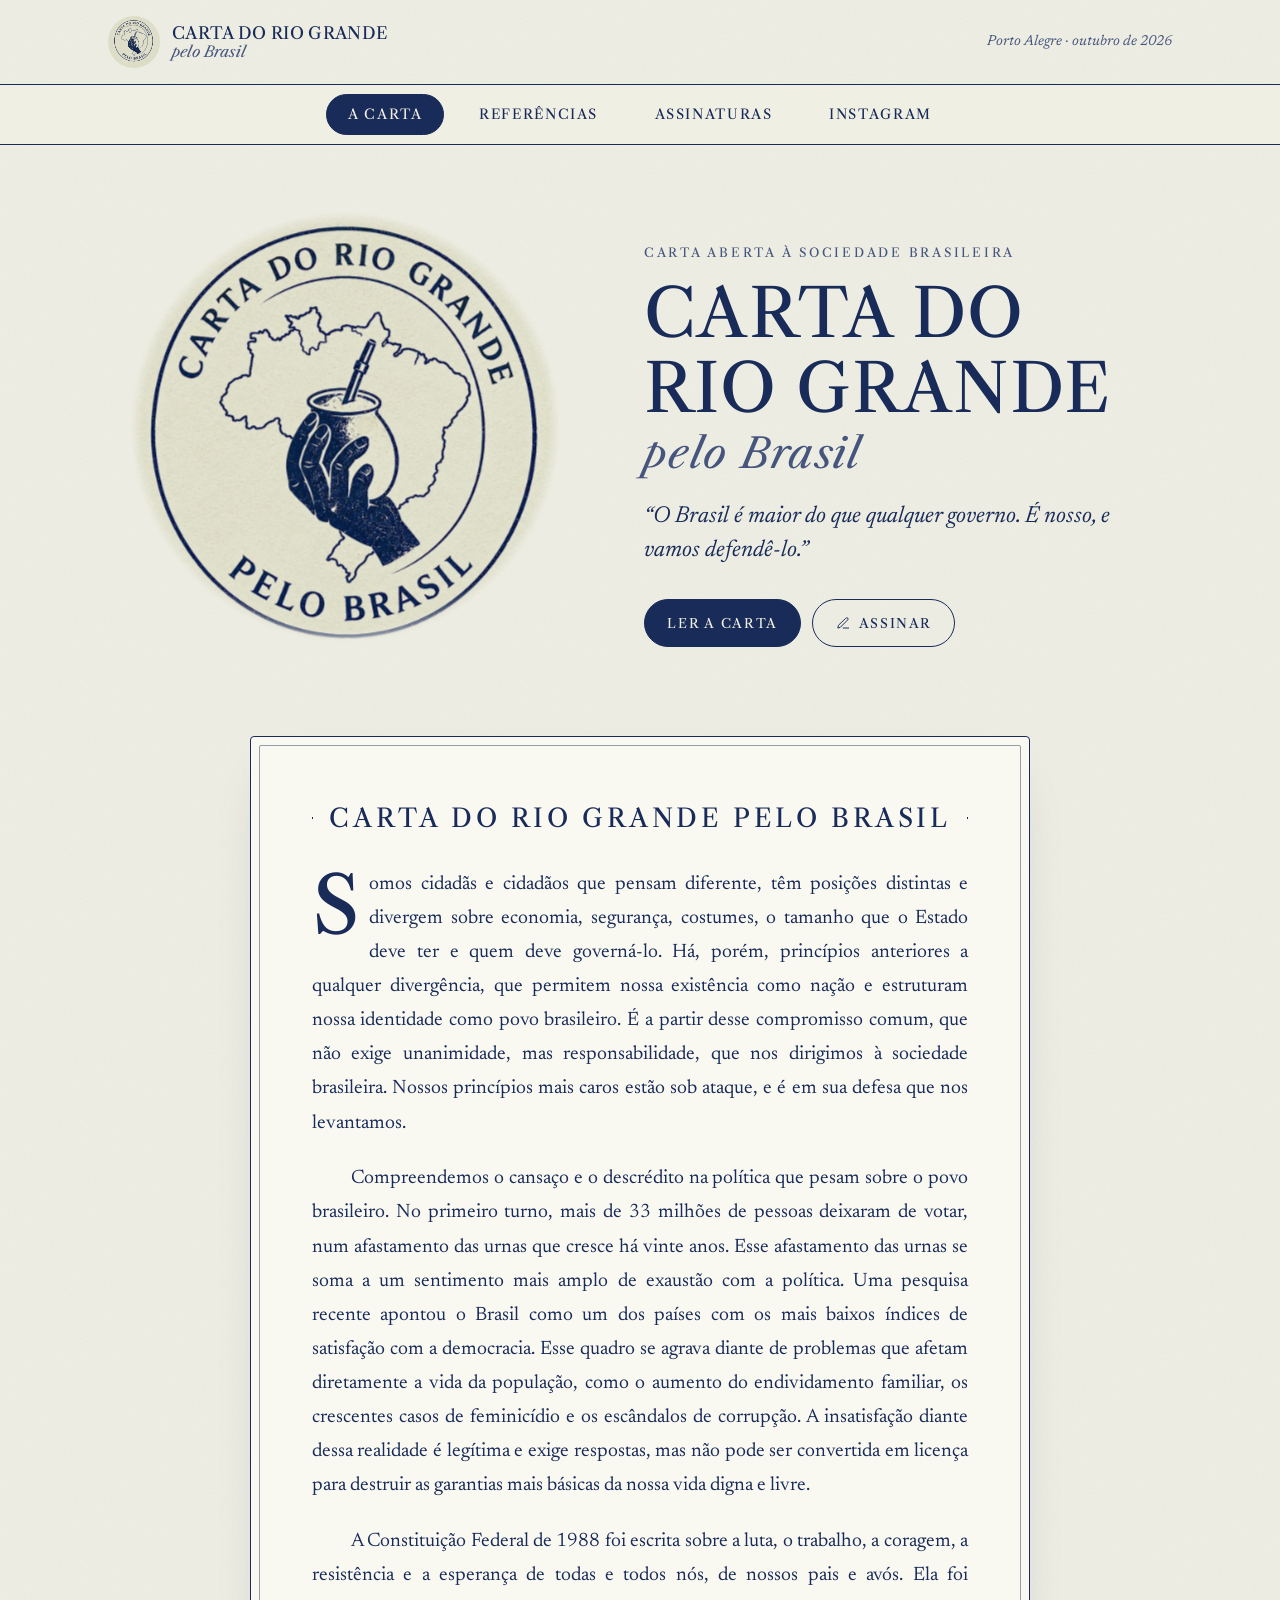
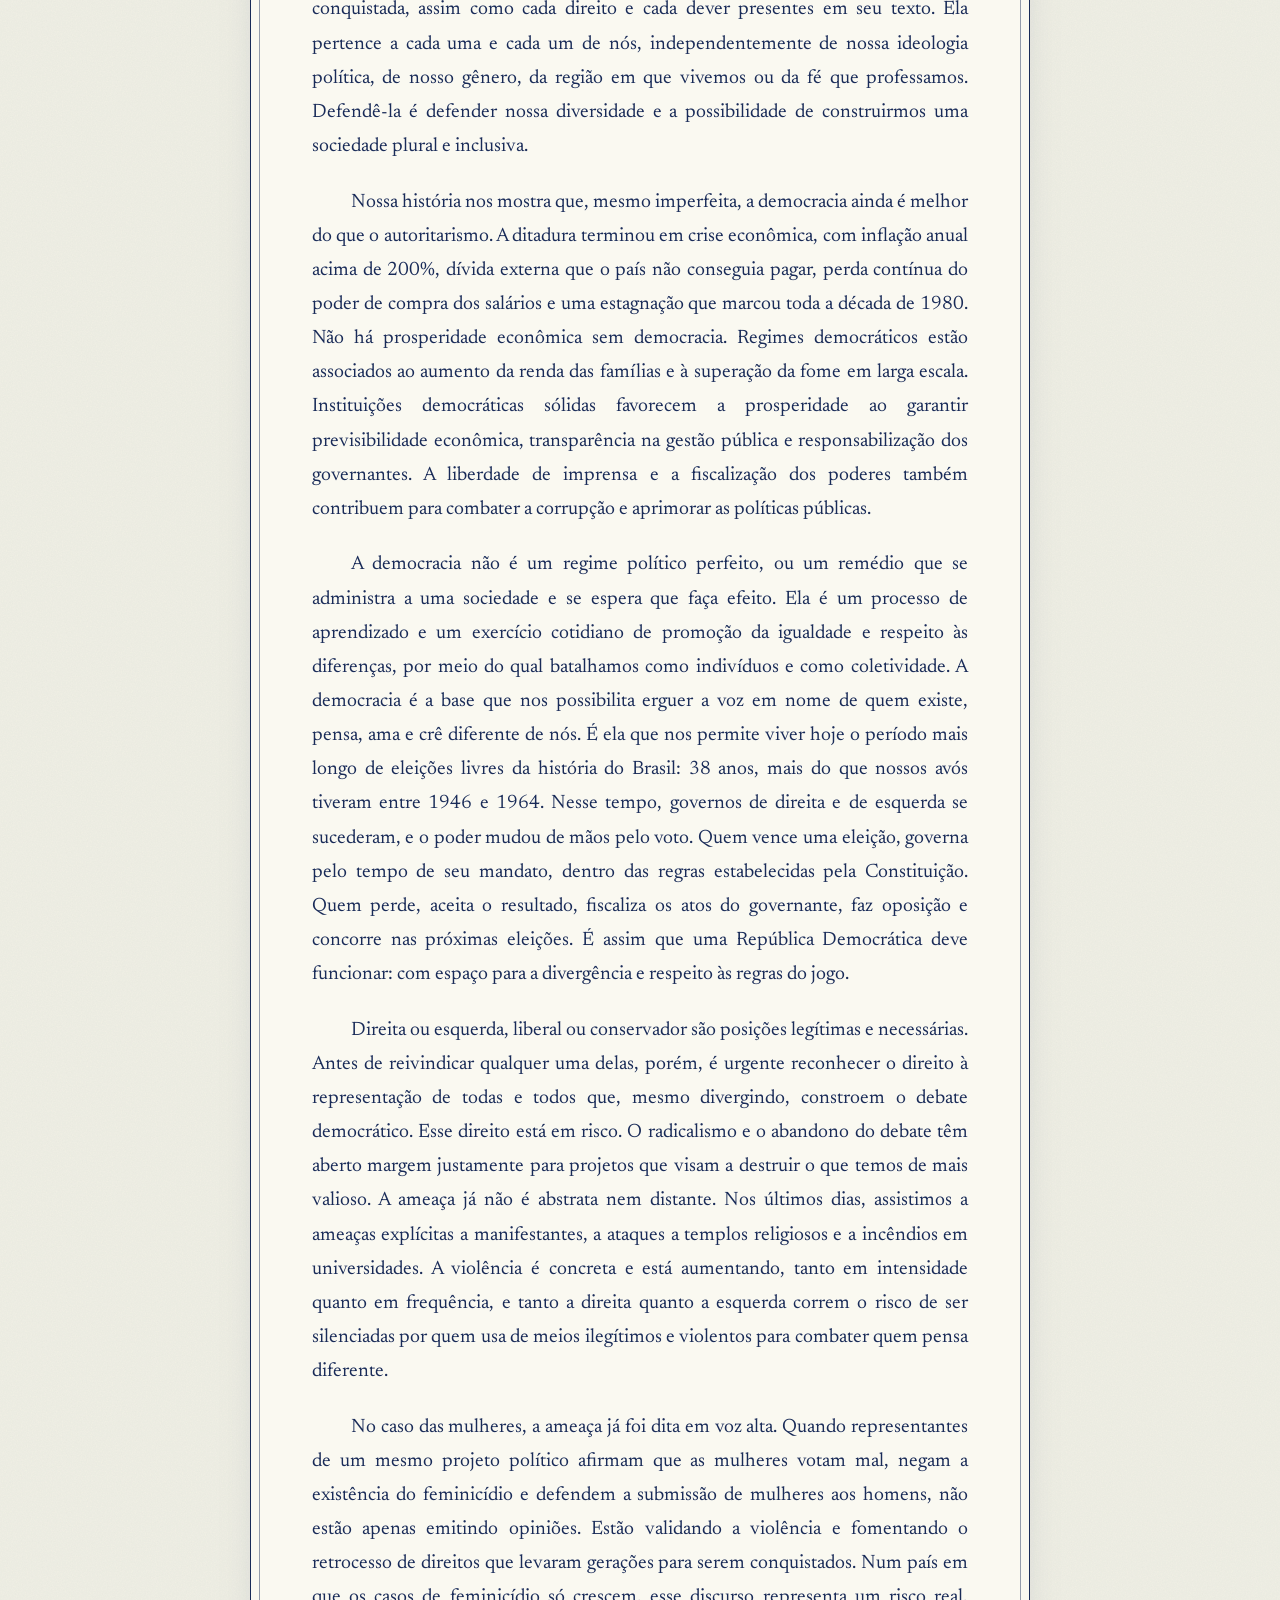
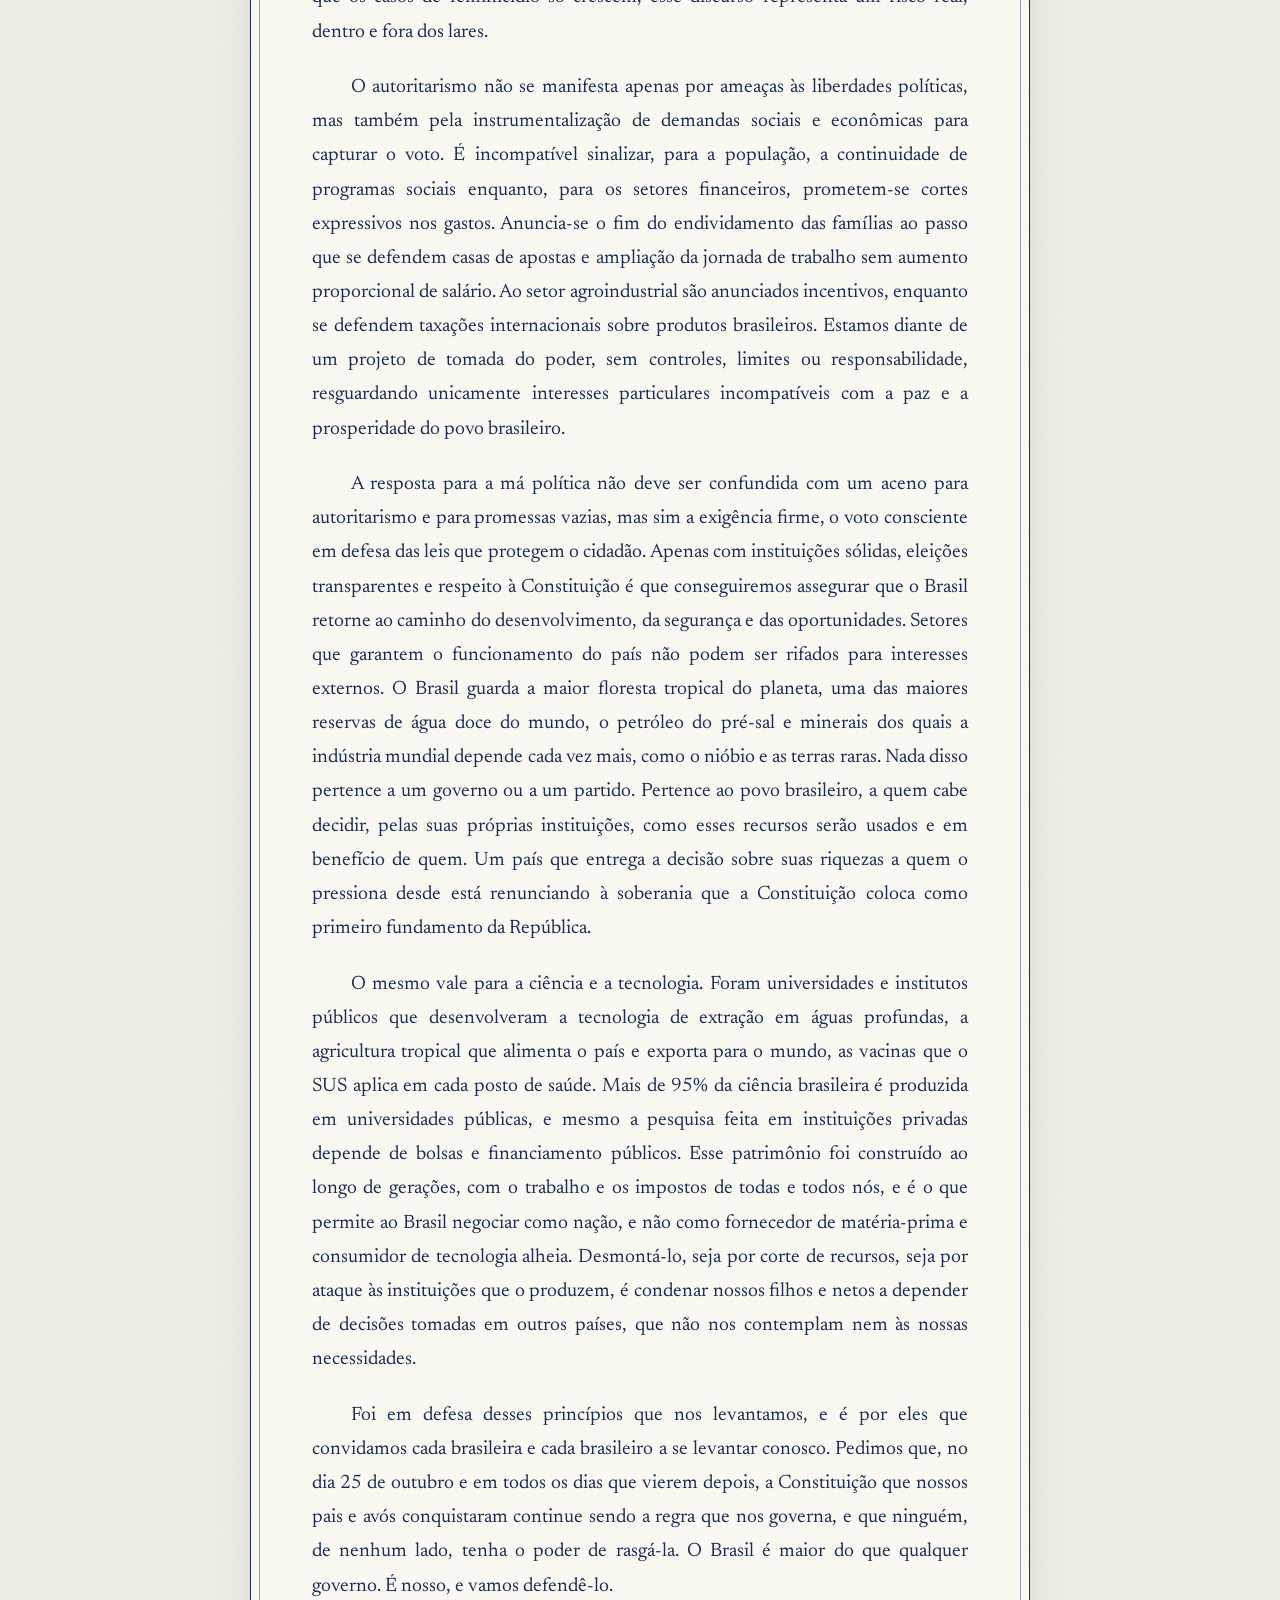
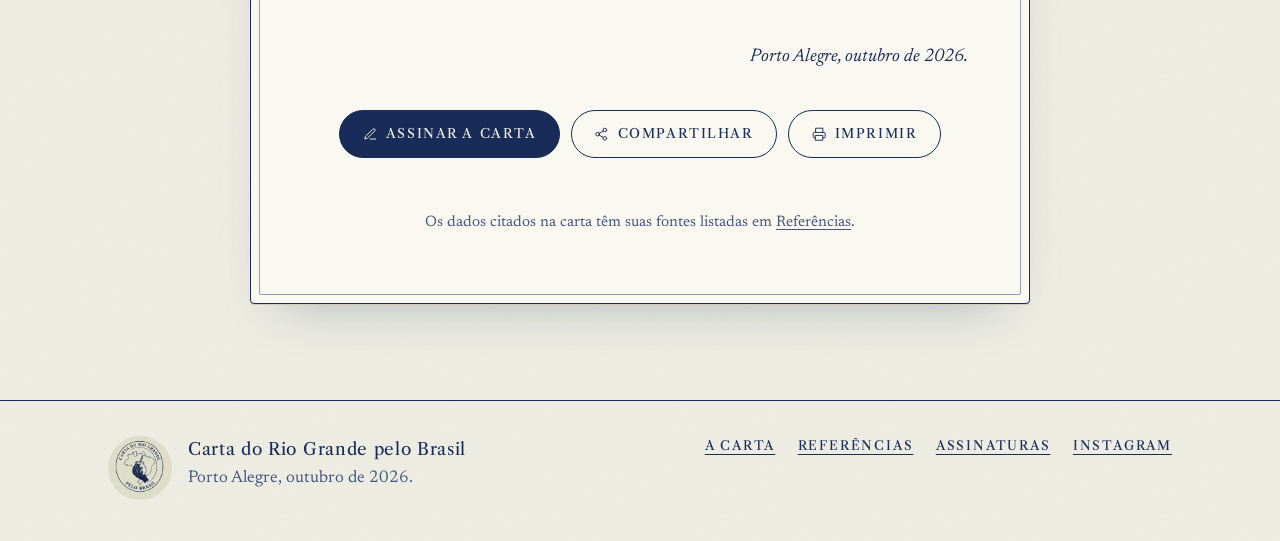
==== carta-rio-grande/public/index.html @ b903b0e7 "Adiciona site da Carta do Rio Grande pelo Brasil Site estático com 4 abas (carta, referências, assin" ====
<!doctype html>
<html lang="pt-BR">
<head>
  <meta charset="utf-8">
  <meta name="viewport" content="width=device-width, initial-scale=1, viewport-fit=cover">
  <title>Carta do Rio Grande pelo Brasil</title>
  <meta name="description" content="Uma carta aberta, escrita em Porto Alegre, em defesa da Constituição de 1988 e da democracia brasileira. Leia, consulte as referências e assine.">
  <meta name="theme-color" content="#F1F0E4">

  <meta property="og:type" content="website">
  <meta property="og:locale" content="pt_BR">
  <meta property="og:title" content="Carta do Rio Grande pelo Brasil">
  <meta property="og:description" content="Uma carta aberta em defesa da Constituição de 1988 e da democracia brasileira. Leia e assine.">
  <meta property="og:image" content="assets/img/og-image.png">
  <meta property="og:image:width" content="1200">
  <meta property="og:image:height" content="630">
  <meta name="twitter:card" content="summary_large_image">

  <link rel="icon" href="assets/img/favicon.png" type="image/png">
  <link rel="apple-touch-icon" href="assets/img/apple-touch-icon.png">

  <link rel="preconnect" href="https://fonts.googleapis.com">
  <link rel="preconnect" href="https://fonts.gstatic.com" crossorigin>
  <link rel="stylesheet" href="https://fonts.googleapis.com/css2?family=Libre+Caslon+Text:ital,wght@0,400;0,700;1,400&amp;family=Newsreader:ital,opsz,wght@0,6..72,400;0,6..72,500;1,6..72,400&amp;display=swap">
  <link rel="stylesheet" href="assets/css/styles.css">
  <script src="assets/js/main.js" defer></script>
</head>

<body>
  <svg class="sprite" aria-hidden="true" focusable="false" xmlns="http://www.w3.org/2000/svg">
    <symbol id="i-share" viewBox="0 0 24 24"><g fill="none" stroke="currentColor" stroke-width="1.6" stroke-linecap="round" stroke-linejoin="round"><circle cx="18" cy="5" r="3"/><circle cx="6" cy="12" r="3"/><circle cx="18" cy="19" r="3"/><path d="m8.6 13.5 6.8 4M15.4 6.5l-6.8 4"/></g></symbol>
    <symbol id="i-print" viewBox="0 0 24 24"><g fill="none" stroke="currentColor" stroke-width="1.6" stroke-linecap="round" stroke-linejoin="round"><path d="M6 9V2h12v7M6 18H4a2 2 0 0 1-2-2v-5a2 2 0 0 1 2-2h16a2 2 0 0 1 2 2v5a2 2 0 0 1-2 2h-2"/><rect x="6" y="14" width="12" height="8"/></g></symbol>
    <symbol id="i-pen" viewBox="0 0 24 24"><g fill="none" stroke="currentColor" stroke-width="1.6" stroke-linecap="round" stroke-linejoin="round"><path d="M12 20h9"/><path d="M16.5 3.5a2.1 2.1 0 0 1 3 3L7 19l-4 1 1-4z"/></g></symbol>
    <symbol id="i-instagram" viewBox="0 0 24 24"><g fill="none" stroke="currentColor" stroke-width="1.6" stroke-linecap="round" stroke-linejoin="round"><rect x="2" y="2" width="20" height="20" rx="5"/><circle cx="12" cy="12" r="4"/><path d="M17.5 6.5h.01"/></g></symbol>
    <symbol id="i-search" viewBox="0 0 24 24"><g fill="none" stroke="currentColor" stroke-width="1.6" stroke-linecap="round"><circle cx="11" cy="11" r="7"/><path d="m20 20-3.5-3.5"/></g></symbol>
    <symbol id="i-external" viewBox="0 0 24 24"><path fill="none" stroke="currentColor" stroke-width="1.8" stroke-linecap="round" stroke-linejoin="round" d="M7 17 17 7M8 7h9v9"/></symbol>
  </svg>

  <a class="skip-link" href="#conteudo">Pular para o conteúdo</a>

  <header class="masthead">
    <div class="wrap masthead-inner">
      <a class="brand" href="#carta" data-tab-link="carta">
        <img src="assets/img/selo-800.webp" alt="" width="56" height="56">
        <h1 class="brand-text">Carta do Rio Grande <em>pelo Brasil</em></h1>
      </a>
      <p class="masthead-date">Porto Alegre · outubro de 2026</p>
    </div>

    <nav class="tabs-bar" aria-label="Seções do site">
      <div class="wrap">
        <div class="tabs" role="tablist" aria-label="Seções">
          <button class="tab" role="tab" id="tab-carta" aria-controls="carta" aria-selected="true" data-tab="carta">A Carta</button>
          <button class="tab" role="tab" id="tab-referencias" aria-controls="referencias" aria-selected="false" tabindex="-1" data-tab="referencias">Referências</button>
          <button class="tab" role="tab" id="tab-assinaturas" aria-controls="assinaturas" aria-selected="false" tabindex="-1" data-tab="assinaturas">Assinaturas</button>
          <button class="tab" role="tab" id="tab-instagram" aria-controls="instagram" aria-selected="false" tabindex="-1" data-tab="instagram">Instagram</button>
        </div>
      </div>
    </nav>
  </header>

  <main id="conteudo">

    <!-- ============ A CARTA ============ -->
    <section class="panel" id="carta" role="tabpanel" aria-labelledby="tab-carta" tabindex="-1">
      <div class="hero wrap">
        <div class="hero-seal">
          <img src="assets/img/selo.webp" alt="Selo da Carta do Rio Grande pelo Brasil: uma mão segurando uma cuia de chimarrão sobre o mapa do Brasil" width="1254" height="1254">
        </div>
        <div class="hero-copy">
          <p class="kicker">Carta aberta à sociedade brasileira</p>
          <h2 class="hero-title">Carta do Rio Grande <span>pelo Brasil</span></h2>
          <p class="hero-lead">“O Brasil é maior do que qualquer governo. É nosso, e vamos defendê-lo.”</p>
          <div class="hero-actions">
            <a class="btn btn-ink" href="#leitura">Ler a carta</a>
            <a class="btn btn-line" href="#assinaturas" data-tab-link="assinaturas">
              <svg class="icon" aria-hidden="true"><use href="#i-pen"/></svg> Assinar
            </a>
          </div>
        </div>
      </div>

      <article class="letter wrap" id="leitura" aria-labelledby="carta-title">
        <div class="letter-sheet">
          <header class="letter-head">
            <span class="stamp-rule" aria-hidden="true"></span>
            <h2 class="letter-title" id="carta-title">Carta do Rio Grande pelo Brasil</h2>
            <span class="stamp-rule" aria-hidden="true"></span>
          </header>

          <div class="letter-body">
            <p>Somos cidadãs e cidadãos que pensam diferente, têm posições distintas e divergem sobre economia, segurança, costumes, o tamanho que o Estado deve ter e quem deve governá-lo. Há, porém, princípios anteriores a qualquer divergência, que permitem nossa existência como nação e estruturam nossa identidade como povo brasileiro. É a partir desse compromisso comum, que não exige unanimidade, mas responsabilidade, que nos dirigimos à sociedade brasileira. Nossos princípios mais caros estão sob ataque, e é em sua defesa que nos levantamos.</p>
            <p>Compreendemos o cansaço e o descrédito na política que pesam sobre o povo brasileiro. No primeiro turno, mais de 33 milhões de pessoas deixaram de votar, num afastamento das urnas que cresce há vinte anos. Esse afastamento das urnas se soma a um sentimento mais amplo de exaustão com a política. Uma pesquisa recente apontou o Brasil como um dos países com os mais baixos índices de satisfação com a democracia. Esse quadro se agrava diante de problemas que afetam diretamente a vida da população, como o aumento do endividamento familiar, os crescentes casos de feminicídio e os escândalos de corrupção. A insatisfação diante dessa realidade é legítima e exige respostas, mas não pode ser convertida em licença para destruir as garantias mais básicas da nossa vida digna e livre.</p>
            <p>A Constituição Federal de 1988 foi escrita sobre a luta, o trabalho, a coragem, a resistência e a esperança de todas e todos nós, de nossos pais e avós. Ela foi conquistada, assim como cada direito e cada dever presentes em seu texto. Ela pertence a cada uma e cada um de nós, independentemente de nossa ideologia política, de nosso gênero, da região em que vivemos ou da fé que professamos. Defendê-la é defender nossa diversidade e a possibilidade de construirmos uma sociedade plural e inclusiva.</p>
            <p>Nossa história nos mostra que, mesmo imperfeita, a democracia ainda é melhor do que o autoritarismo. A ditadura terminou em crise econômica, com inflação anual acima de 200%, dívida externa que o país não conseguia pagar, perda contínua do poder de compra dos salários e uma estagnação que marcou toda a década de 1980. Não há prosperidade econômica sem democracia. Regimes democráticos estão associados ao aumento da renda das famílias e à superação da fome em larga escala. Instituições democráticas sólidas favorecem a prosperidade ao garantir previsibilidade econômica, transparência na gestão pública e responsabilização dos governantes. A liberdade de imprensa e a fiscalização dos poderes também contribuem para combater a corrupção e aprimorar as políticas públicas.</p>
            <p>A democracia não é um regime político perfeito, ou um remédio que se administra a uma sociedade e se espera que faça efeito. Ela é um processo de aprendizado e um exercício cotidiano de promoção da igualdade e respeito às diferenças, por meio do qual batalhamos como indivíduos e como coletividade. A democracia é a base que nos possibilita erguer a voz em nome de quem existe, pensa, ama e crê diferente de nós. É ela que nos permite viver hoje o período mais longo de eleições livres da história do Brasil: 38 anos, mais do que nossos avós tiveram entre 1946 e 1964. Nesse tempo, governos de direita e de esquerda se sucederam, e o poder mudou de mãos pelo voto. Quem vence uma eleição, governa pelo tempo de seu mandato, dentro das regras estabelecidas pela Constituição. Quem perde, aceita o resultado, fiscaliza os atos do governante, faz oposição e concorre nas próximas eleições. É assim que uma República Democrática deve funcionar: com espaço para a divergência e respeito às regras do jogo.</p>
            <p>Direita ou esquerda, liberal ou conservador são posições legítimas e necessárias. Antes de reivindicar qualquer uma delas, porém, é urgente reconhecer o direito à representação de todas e todos que, mesmo divergindo, constroem o debate democrático. Esse direito está em risco. O radicalismo e o abandono do debate têm aberto margem justamente para projetos que visam a destruir o que temos de mais valioso. A ameaça já não é abstrata nem distante. Nos últimos dias, assistimos a ameaças explícitas a manifestantes, a ataques a templos religiosos e a incêndios em universidades. A violência é concreta e está aumentando, tanto em intensidade quanto em frequência, e tanto a direita quanto a esquerda correm o risco de ser silenciadas por quem usa de meios ilegítimos e violentos para combater quem pensa diferente.</p>
            <p>No caso das mulheres, a ameaça já foi dita em voz alta. Quando representantes de um mesmo projeto político afirmam que as mulheres votam mal, negam a existência do feminicídio e defendem a submissão de mulheres aos homens, não estão apenas emitindo opiniões. Estão validando a violência e fomentando o retrocesso de direitos que levaram gerações para serem conquistados. Num país em que os casos de feminicídio só crescem, esse discurso representa um risco real, dentro e fora dos lares.</p>
            <p>O autoritarismo não se manifesta apenas por ameaças às liberdades políticas, mas também pela instrumentalização de demandas sociais e econômicas para capturar o voto. É incompatível sinalizar, para a população, a continuidade de programas sociais enquanto, para os setores financeiros, prometem-se cortes expressivos nos gastos. Anuncia-se o fim do endividamento das famílias ao passo que se defendem casas de apostas e ampliação da jornada de trabalho sem aumento proporcional de salário. Ao setor agroindustrial são anunciados incentivos, enquanto se defendem taxações internacionais sobre produtos brasileiros. Estamos diante de um projeto de tomada do poder, sem controles, limites ou responsabilidade, resguardando unicamente interesses particulares incompatíveis com a paz e a prosperidade do povo brasileiro.</p>
            <p>A resposta para a má política não deve ser confundida com um aceno para autoritarismo e para promessas vazias, mas sim a exigência firme, o voto consciente em defesa das leis que protegem o cidadão. Apenas com instituições sólidas, eleições transparentes e respeito à Constituição é que conseguiremos assegurar que o Brasil retorne ao caminho do desenvolvimento, da segurança e das oportunidades. Setores que garantem o funcionamento do país não podem ser rifados para interesses externos. O Brasil guarda a maior floresta tropical do planeta, uma das maiores reservas de água doce do mundo, o petróleo do pré-sal e minerais dos quais a indústria mundial depende cada vez mais, como o nióbio e as terras raras. Nada disso pertence a um governo ou a um partido. Pertence ao povo brasileiro, a quem cabe decidir, pelas suas próprias instituições, como esses recursos serão usados e em benefício de quem. Um país que entrega a decisão sobre suas riquezas a quem o pressiona desde está renunciando à soberania que a Constituição coloca como primeiro fundamento da República.</p>
            <p>O mesmo vale para a ciência e a tecnologia. Foram universidades e institutos públicos que desenvolveram a tecnologia de extração em águas profundas, a agricultura tropical que alimenta o país e exporta para o mundo, as vacinas que o SUS aplica em cada posto de saúde. Mais de 95% da ciência brasileira é produzida em universidades públicas, e mesmo a pesquisa feita em instituições privadas depende de bolsas e financiamento públicos. Esse patrimônio foi construído ao longo de gerações, com o trabalho e os impostos de todas e todos nós, e é o que permite ao Brasil negociar como nação, e não como fornecedor de matéria-prima e consumidor de tecnologia alheia. Desmontá-lo, seja por corte de recursos, seja por ataque às instituições que o produzem, é condenar nossos filhos e netos a depender de decisões tomadas em outros países, que não nos contemplam nem às nossas necessidades.</p>
            <p>Foi em defesa desses princípios que nos levantamos, e é por eles que convidamos cada brasileira e cada brasileiro a se levantar conosco. Pedimos que, no dia 25 de outubro e em todos os dias que vierem depois, a Constituição que nossos pais e avós conquistaram continue sendo a regra que nos governa, e que ninguém, de nenhum lado, tenha o poder de rasgá-la. O Brasil é maior do que qualquer governo. É nosso, e vamos defendê-lo.</p>
          </div>

          <footer class="letter-foot">
            <p class="letter-place">Porto Alegre, outubro de 2026.</p>
            <div class="letter-actions">
              <a class="btn btn-ink" href="#assinaturas" data-tab-link="assinaturas">
                <svg class="icon" aria-hidden="true"><use href="#i-pen"/></svg> Assinar a carta
              </a>
              <button class="btn btn-line" type="button" data-share>
                <svg class="icon" aria-hidden="true"><use href="#i-share"/></svg> Compartilhar
              </button>
              <button class="btn btn-line" type="button" data-print>
                <svg class="icon" aria-hidden="true"><use href="#i-print"/></svg> Imprimir
              </button>
            </div>
            <p class="share-feedback" data-share-feedback role="status" aria-live="polite"></p>
            <p class="letter-refs-note">Os dados citados na carta têm suas fontes listadas em <a href="#referencias" data-tab-link="referencias">Referências</a>.</p>
          </footer>
        </div>
      </article>
    </section>

    <!-- ============ REFERÊNCIAS ============ -->
    <section class="panel" id="referencias" role="tabpanel" aria-labelledby="tab-referencias" tabindex="-1" hidden>
      <div class="wrap narrow">
        <header class="panel-head">
          <p class="kicker">Fontes</p>
          <h2 class="panel-title">Referências</h2>
          <p class="panel-intro">Os dados e fatos mencionados na carta vêm das fontes abaixo, em ordem alfabética, conforme a norma ABNT.</p>
        </header>

        <div class="search">
          <svg class="icon" aria-hidden="true"><use href="#i-search"/></svg>
          <label class="sr-only" for="ref-filter">Filtrar referências</label>
          <input id="ref-filter" type="search" placeholder="Filtrar por autor, veículo ou tema…" autocomplete="off" data-ref-filter>
          <span class="search-count" data-ref-count aria-live="polite"></span>
        </div>

        <ol class="refs" data-refs>
            <li>15 UNIVERSIDADES públicas produzem 60% da ciência brasileira. Jornal da USP, São Carlos, 5 set. 2019. Disponível em: <a href="https://saocarlos.usp.br/15-universidades-publicas-produzem-60-da-ciencia-brasileira/" target="_blank" rel="noopener">https://saocarlos.usp.br/15-universidades-publicas-produzem-60-da-ciencia-brasileira/</a>. Acesso em: 12 out. 2026.</li>
            <li>ABSTENÇÃO passa de 33 milhões em 2026 e atinge maior nível em 28 anos. Terra, São Paulo, 5 out. 2026. Disponível em: <a href="https://www.terra.com.br/noticias/eleicoes/abstencao-passa-de-33-milhoes-em-2026-e-atinge-maior-nivel-em-28-anos,e3799dbbebb6ebed266b0314afea26e6w5tuflne.html" target="_blank" rel="noopener">https://www.terra.com.br/noticias/eleicoes/abstencao-passa-de-33-milhoes-em-2026-e-atinge-maior-nivel-em-28-anos,e3799dbbebb6ebed266b0314afea26e6w5tuflne.html</a>. Acesso em: 12 out. 2026.</li>
            <li>ACEMOGLU, Daron; NAIDU, Suresh; RESTREPO, Pascual; ROBINSON, James A. Democracy does cause growth. Journal of Political Economy, Chicago, v. 127, n. 1, p. 47-100, 2019. DOI: <a href="https://doi.org/10.1086/700936" target="_blank" rel="noopener">10.1086/700936</a>.</li>
            <li>AMEAÇAS a estudantes pró-Lula acionam PF e MEC em todo o país. Brasil em Folhas, 10 out. 2026. Disponível em: <a href="https://www.brasilemfolhas.com.br/2026/10/ameacas-a-estudantes-pro-lula-acionam-pf-e-mec-em-todo-o-pais/" target="_blank" rel="noopener">https://www.brasilemfolhas.com.br/2026/10/ameacas-a-estudantes-pro-lula-acionam-pf-e-mec-em-todo-o-pais/</a>. Acesso em: 12 out. 2026.</li>
            <li>BRASIL. [Constituição (1988)]. Constituição da República Federativa do Brasil de 1988. Brasília, DF: Presidência da República, [2026]. Disponível em: <a href="https://www.planalto.gov.br/ccivil_03/constituicao/constituicao.htm" target="_blank" rel="noopener">https://www.planalto.gov.br/ccivil_03/constituicao/constituicao.htm</a>. Acesso em: 12 out. 2026.</li>
            <li>BRASIL. Ministério da Ciência, Tecnologia e Inovação. Indicadores nacionais de ciência, tecnologia e inovação: dispêndio nacional em P&amp;D por setor institucional, 2000–2024. Brasília, DF: MCTI, 2026. Disponível em: <a href="https://www.gov.br/mcti/pt-br/acompanhe-o-mcti/indicadores/paginas/recursos-aplicados/indicadores-consolidados/1-1-3-brasil-dispendio-nacional-em-pesquisa-e-desenvolvimento-em-relacao-pd-e-produto-interno-bruto-por-setor-institucional" target="_blank" rel="noopener">https://www.gov.br/mcti/pt-br/acompanhe-o-mcti/indicadores/paginas/recursos-aplicados/indicadores-consolidados/1-1-3-brasil-dispendio-nacional-em-pesquisa-e-desenvolvimento-em-relacao-pd-e-produto-interno-bruto-por-setor-institucional</a>. Acesso em: 12 out. 2026.</li>
            <li>BRASIL. Tribunal Superior Eleitoral. Estatísticas eleitorais: comparecimento e abstenção, eleições presidenciais 1998–2026. Brasília, DF: TSE, 2026. Disponível em: <a href="https://sig.tse.jus.br/ords/dwapr/r/seai/sig-eleicao" target="_blank" rel="noopener">https://sig.tse.jus.br/ords/dwapr/r/seai/sig-eleicao</a>. Acesso em: 12 out. 2026.</li>
            <li>BRASIL registra novo recorde de feminicídios em 2025, com 1.571 mulheres assassinadas. ND Mais, Florianópolis, jul. 2026. Disponível em: <a href="https://ndmais.com.br/seguranca/feminicidios-crescem-no-brasil-e-chegam-a-1571-casos-em-2025/" target="_blank" rel="noopener">https://ndmais.com.br/seguranca/feminicidios-crescem-no-brasil-e-chegam-a-1571-casos-em-2025/</a>. Acesso em: 12 out. 2026.</li>
            <li>BRAZIL election 2026: Lula vs. Flávio Bolsonaro as Trump watches. Axios, Arlington, 2 out. 2026. Disponível em: <a href="https://www.axios.com/2026/10/02/brazil-election-lula-flavio-bolsonaro-trump-amazon" target="_blank" rel="noopener">https://www.axios.com/2026/10/02/brazil-election-lula-flavio-bolsonaro-trump-amazon</a>. Acesso em: 12 out. 2026.</li>
            <li>CROSS, Di; THOMSON, Simon; SINCLAIR, Alexandra. Research in Brazil: a report for CAPES by Clarivate Analytics. Philadelphia: Clarivate Analytics, 2018. Disponível em: <a href="https://www.gov.br/capes/pt-br/centrais-de-conteudo/17012018-capes-infografico-pdf" target="_blank" rel="noopener">https://www.gov.br/capes/pt-br/centrais-de-conteudo/17012018-capes-infografico-pdf</a>. Acesso em: 12 out. 2026.</li>
            <li>ESTUDANTES receberam ameaças de bolsonaristas antes de incêndio na UFPE: “Vamos explodir”. Revista Fórum, 8 out. 2026. Disponível em: <a href="https://revistaforum.com.br/brasil/estudantes-ameacas-incendio-ufpe/" target="_blank" rel="noopener">https://revistaforum.com.br/brasil/estudantes-ameacas-incendio-ufpe/</a>. Acesso em: 12 out. 2026.</li>
            <li>FLÁVIO Bolsonaro e Lula vão disputar segundo turno nas eleições presidenciais. Rádio Senado, Brasília, DF, 4 out. 2026. Disponível em: <a href="https://www12.senado.leg.br/radio/1/noticia/2026/10/04/flavio-bolsonaro-e-lula-vao-disputar-segundo-turno-nas-eleicoes-presidenciais" target="_blank" rel="noopener">https://www12.senado.leg.br/radio/1/noticia/2026/10/04/flavio-bolsonaro-e-lula-vao-disputar-segundo-turno-nas-eleicoes-presidenciais</a>. Acesso em: 12 out. 2026.</li>
            <li>FÓRUM BRASILEIRO DE SEGURANÇA PÚBLICA. Anuário Brasileiro de Segurança Pública 2026. São Paulo: FBSP, 2026. Disponível em: <a href="https://forumseguranca.org.br/anuario-brasileiro-seguranca-publica/" target="_blank" rel="noopener">https://forumseguranca.org.br/anuario-brasileiro-seguranca-publica/</a>. Acesso em: 12 out. 2026.</li>
            <li>INCÊNDIO atinge prédio da UFPE na noite desta quarta (7). Diario de Pernambuco, Recife, 7 out. 2026. Disponível em: <a href="https://www.diariodepernambuco.com.br/vida-urbana/2026/10/11726121-incendio-atinge-predio-da-ufpe-na-noite-desta-quarta-7.html" target="_blank" rel="noopener">https://www.diariodepernambuco.com.br/vida-urbana/2026/10/11726121-incendio-atinge-predio-da-ufpe-na-noite-desta-quarta-7.html</a>. Acesso em: 12 out. 2026.</li>
            <li>INCÊNDIO na UFPE destrói 20 anos de pesquisas e causa prejuízo de R$ 100 milhões. Brasil 247, 8 out. 2026. Disponível em: <a href="https://www.brasil247.com/nordeste/incendio-na-ufpe-destroi-20-anos-de-pesquisas-e-causa-prejuizo-de-r-100-milhoes/" target="_blank" rel="noopener">https://www.brasil247.com/nordeste/incendio-na-ufpe-destroi-20-anos-de-pesquisas-e-causa-prejuizo-de-r-100-milhoes/</a>. Acesso em: 12 out. 2026.</li>
            <li>INSTITUTO BRASILEIRO DE GEOGRAFIA E ESTATÍSTICA. Índice Nacional de Preços ao Consumidor Amplo (IPCA): série histórica. Rio de Janeiro: IBGE, 2026. Disponível em: <a href="https://www.ibge.gov.br/estatisticas/economicas/precos-e-custos/9256-indice-nacional-de-precos-ao-consumidor-amplo.html" target="_blank" rel="noopener">https://www.ibge.gov.br/estatisticas/economicas/precos-e-custos/9256-indice-nacional-de-precos-ao-consumidor-amplo.html</a>. Acesso em: 12 out. 2026.</li>
            <li>LEVITSKY, Steven; ZIBLATT, Daniel. Como as democracias morrem. Tradução de Renato Aguiar. Rio de Janeiro: Zahar, 2018.</li>
            <li>MOURA, Mariluce. Universidades públicas respondem por mais de 95% da produção científica do Brasil. Academia Brasileira de Ciências, Rio de Janeiro, 15 abr. 2019. Disponível em: <a href="https://www.abc.org.br/2019/04/15/universidades-publicas-respondem-por-mais-de-95-da-producao-cientifica-do-brasil/" target="_blank" rel="noopener">https://www.abc.org.br/2019/04/15/universidades-publicas-respondem-por-mais-de-95-da-producao-cientifica-do-brasil/</a>. Acesso em: 12 out. 2026.</li>
            <li>PESQUISA que associou zika vírus e microcefalia vence prêmio Peter Muranyi. Agência FAPESP, São Paulo, 2018. Disponível em: <a href="https://agencia.fapesp.br/pesquisa-que-associou-zika-virus-e-microcefalia-vence-premio-peter-muranyi/27137" target="_blank" rel="noopener">https://agencia.fapesp.br/pesquisa-que-associou-zika-virus-e-microcefalia-vence-premio-peter-muranyi/27137</a>. Acesso em: 12 out. 2026.</li>
            <li>PF indicia suspeitos por ameaçar alunos da UFF pró-Lula. SBT News, 9 out. 2026. Disponível em: <a href="https://sbtnews.sbt.com.br/noticia/brasil/pf-indicia-suspeitos-por-ameacar-alunos-da-uff-pro-lula" target="_blank" rel="noopener">https://sbtnews.sbt.com.br/noticia/brasil/pf-indicia-suspeitos-por-ameacar-alunos-da-uff-pro-lula</a>. Acesso em: 12 out. 2026.</li>
            <li>PF vai investigar incêndio na UFPE; prejuízo chega a R$ 100 milhões. BP Money, 8 out. 2026. Disponível em: <a href="https://bpmoney.com.br/noticias/pf-vai-investigar-incendio-na-ufpe-prejuizo-chega-a-r-100-milhoes/" target="_blank" rel="noopener">https://bpmoney.com.br/noticias/pf-vai-investigar-incendio-na-ufpe-prejuizo-chega-a-r-100-milhoes/</a>. Acesso em: 12 out. 2026.</li>
            <li>SEN, Amartya. Desenvolvimento como liberdade. Tradução de Laura Teixeira Motta. São Paulo: Companhia das Letras, 2000.</li>
            <li>STF determina investigação da PF sobre ataques a imagens religiosas no Brasil. Muita Informação, 30 set. 2026. Disponível em: <a href="https://muitainformacao.com.br/eleicoes/stf-determina-investigacao-da-pf-sobre-ataques-a-imagens-religiosas-no-brasil/" target="_blank" rel="noopener">https://muitainformacao.com.br/eleicoes/stf-determina-investigacao-da-pf-sobre-ataques-a-imagens-religiosas-no-brasil/</a>. Acesso em: 12 out. 2026.</li>
            <li>UNIVERSIDADE DE PERNAMBUCO. Nota de solidariedade à Universidade Federal de Pernambuco (UFPE). Recife: UPE, 8 out. 2026. Disponível em: <a href="https://upe.br/nota-de-solidariedade-a-universidade-federal-de-pernambuco-ufpe/" target="_blank" rel="noopener">https://upe.br/nota-de-solidariedade-a-universidade-federal-de-pernambuco-ufpe/</a>. Acesso em: 12 out. 2026.</li>
            <li>V-DEM INSTITUTE. Democracy Report 2026. Gotemburgo: University of Gothenburg, 2026. Disponível em: <a href="https://www.v-dem.net/publications/democracy-reports/" target="_blank" rel="noopener">https://www.v-dem.net/publications/democracy-reports/</a>. Acesso em: 12 out. 2026.</li>
        </ol>
        <p class="refs-empty" data-ref-empty hidden>Nenhuma referência encontrada para essa busca.</p>
      </div>
    </section>

    <!-- ============ ASSINATURAS ============ -->
    <section class="panel" id="assinaturas" role="tabpanel" aria-labelledby="tab-assinaturas" tabindex="-1" hidden>
      <div class="wrap narrow">
        <header class="panel-head">
          <p class="kicker">Assine</p>
          <h2 class="panel-title">Assinaturas</h2>
          <p class="panel-intro">Cidadãs e cidadãos que pensam diferente, unidos em defesa da Constituição. Acrescente o seu nome à carta.</p>
        </header>

        <div class="sign-card">
          <div class="sign-seal" aria-hidden="true">
            <svg viewBox="0 0 200 200">
              <defs><path id="sign-circle" d="M100 100m-78 0a78 78 0 1 1 156 0a78 78 0 1 1-156 0"/></defs>
              <circle cx="100" cy="100" r="96" class="seal-line"/>
              <circle cx="100" cy="100" r="62" class="seal-line"/>
              <text class="seal-text"><textPath href="#sign-circle" textLength="480">EU ASSINO · PELO BRASIL · EU ASSINO · PELO BRASIL ·</textPath></text>
              <use href="#i-pen" x="72" y="72" width="56" height="56" class="seal-icon"/>
            </svg>
          </div>

          <!-- Quando o Google Forms estiver pronto, cole o link em FORM_URL no arquivo assets/js/main.js.
               O formulário aparece aqui automaticamente. -->
          <div class="form-slot" data-form-slot>
            <p class="soon">Em breve</p>
            <h3>O formulário de assinaturas está sendo preparado</h3>
            <p>Em poucos dias você poderá assinar a carta por aqui, com nome, cidade e estado. Enquanto isso, compartilhe a carta com quem também defende a Constituição.</p>
            <button class="btn btn-line" type="button" data-share>
              <svg class="icon" aria-hidden="true"><use href="#i-share"/></svg> Compartilhar a carta
            </button>
          </div>
        </div>

        <div class="signers">
          <h3 class="signers-title">Quem já assinou</h3>
          <ul class="signers-list" aria-label="Assinaturas (em breve)">
            <li class="signer-ghost" aria-hidden="true"><span></span><span></span></li>
            <li class="signer-ghost" aria-hidden="true"><span></span><span></span></li>
            <li class="signer-ghost" aria-hidden="true"><span></span><span></span></li>
            <li class="signer-ghost" aria-hidden="true"><span></span><span></span></li>
            <li class="signer-ghost" aria-hidden="true"><span></span><span></span></li>
            <li class="signer-ghost" aria-hidden="true"><span></span><span></span></li>
          </ul>
          <p class="signers-note">Os nomes das pessoas que assinarem aparecerão aqui.</p>
        </div>
      </div>
    </section>

    <!-- ============ INSTAGRAM ============ -->
    <section class="panel" id="instagram" role="tabpanel" aria-labelledby="tab-instagram" tabindex="-1" hidden>
      <div class="wrap narrow">
        <header class="panel-head">
          <p class="kicker">Acompanhe</p>
          <h2 class="panel-title">Instagram</h2>
          <p class="panel-intro">Novidades, adesões e a carta em pequenas doses. O perfil oficial chega em breve.</p>
        </header>

        <div class="ig">
          <div class="ig-profile">
            <img class="ig-avatar" src="assets/img/selo-800.webp" alt="" width="96" height="96">
            <div class="ig-meta">
              <p class="ig-handle" data-ig-handle>@em breve</p>
              <p class="ig-name">Carta do Rio Grande pelo Brasil</p>
              <p class="ig-bio">Uma carta aberta em defesa da Constituição de 1988. Porto Alegre, RS.</p>
            </div>
            <!-- Quando o perfil existir, preencha INSTAGRAM_URL e INSTAGRAM_HANDLE em assets/js/main.js. -->
            <a class="btn btn-ink ig-follow is-disabled" href="#instagram" data-ig-link aria-disabled="true">
              <svg class="icon" aria-hidden="true"><use href="#i-instagram"/></svg> <span data-ig-label>Em breve</span>
            </a>
          </div>

          <ul class="ig-grid" aria-label="Prévia das publicações">
            <li class="post post--ink"><p>O Brasil é maior do que qualquer governo.</p></li>
            <li class="post post--seal"><img src="assets/img/selo-800.webp" alt="Selo da carta" width="800" height="800" loading="lazy"></li>
            <li class="post post--paper"><p>Não há prosperidade econômica sem democracia.</p></li>
            <li class="post post--paper"><p>38 anos de eleições livres: o período mais longo da nossa história.</p></li>
            <li class="post post--ink"><p>A Constituição pertence a cada uma e cada um de nós.</p></li>
            <li class="post post--stamp"><p><span>Assine</span> a carta</p></li>
          </ul>
        </div>
      </div>
    </section>
  </main>

  <footer class="site-foot">
    <div class="wrap site-foot-inner">
      <img src="assets/img/selo-800.webp" alt="" width="72" height="72" loading="lazy">
      <p><strong>Carta do Rio Grande pelo Brasil</strong><br>Porto Alegre, outubro de 2026.</p>
      <nav class="foot-nav" aria-label="Rodapé">
        <a href="#carta" data-tab-link="carta">A Carta</a>
        <a href="#referencias" data-tab-link="referencias">Referências</a>
        <a href="#assinaturas" data-tab-link="assinaturas">Assinaturas</a>
        <a href="#instagram" data-tab-link="instagram">Instagram</a>
      </nav>
    </div>
  </footer>
</body>
</html>
---- carta-rio-grande/public/assets/css/styles.css ----
/* ==========================================================================
   Carta do Rio Grande pelo Brasil
   Tema: carimbo em tinta azul sobre papel, como o selo da carta.
   ========================================================================== */

:root {
  --ink: #192B58;        /* azul do selo */
  --ink-2: #24396F;
  --ink-soft: #46557D;   /* texto secundário */
  --paper: #F1F0E4;      /* papel do selo */
  --paper-2: #E8E6D6;
  --sheet: #FAF9F1;      /* folha da carta */
  --line: #CFCDBB;

  --serif-display: "Libre Caslon Text", Georgia, "Times New Roman", serif;
  --serif-text: "Newsreader", Georgia, "Times New Roman", serif;

  --gutter: 16px;
  --radius: 14px;
  --ease: cubic-bezier(.2, .7, .2, 1);
}

@media (min-width: 640px) { :root { --gutter: 28px; } }

*, *::before, *::after { box-sizing: border-box; }

html { scroll-behavior: smooth; -webkit-text-size-adjust: 100%; text-size-adjust: 100%; }

body {
  margin: 0;
  font-family: var(--serif-text);
  font-size: 1.0625rem;
  line-height: 1.6;
  color: var(--ink);
  background-color: var(--paper);
  /* grão de papel */
  background-image: url("data:image/svg+xml,%3Csvg xmlns='http://www.w3.org/2000/svg' width='220' height='220'%3E%3Cfilter id='n'%3E%3CfeTurbulence type='fractalNoise' baseFrequency='.8' numOctaves='3' stitchTiles='stitch'/%3E%3CfeColorMatrix values='0 0 0 0 .1 0 0 0 0 .17 0 0 0 0 .35 0 0 0 .06 0'/%3E%3C/filter%3E%3Crect width='100%25' height='100%25' filter='url(%23n)'/%3E%3C/svg%3E");
  -webkit-font-smoothing: antialiased;
}

h1, h2, h3 { margin: 0; font-family: var(--serif-display); font-weight: 400; line-height: 1.12; text-wrap: balance; }
p { margin: 0 0 1em; }
a { color: inherit; }
img, svg { display: block; max-width: 100%; height: auto; }
button, input { font: inherit; color: inherit; }
::selection { background: rgba(25, 43, 88, .16); }
:focus-visible { outline: 2px solid var(--ink); outline-offset: 3px; }

.wrap { width: 100%; max-width: 1120px; margin-inline: auto; padding-inline: var(--gutter); }
.narrow { max-width: 820px; }
.sprite { position: absolute; width: 0; height: 0; overflow: hidden; }
.sr-only { position: absolute; width: 1px; height: 1px; margin: -1px; padding: 0; overflow: hidden; clip: rect(0 0 0 0); white-space: nowrap; border: 0; }
.icon { width: 1.1em; height: 1.1em; flex: none; }

.skip-link {
  position: absolute; left: var(--gutter); top: -80px; z-index: 50;
  padding: .6rem 1rem; border-radius: 8px; background: var(--ink); color: var(--paper); text-decoration: none;
}
.skip-link:focus { top: 10px; }

/* ---------- Cabeçalho ---------- */
.masthead { position: relative; }

.masthead-inner {
  display: flex; align-items: center; justify-content: space-between; gap: 1rem;
  padding-block: 1rem;
}

.brand { display: inline-flex; align-items: center; gap: .75rem; text-decoration: none; }
.brand img { width: 52px; height: 52px; border-radius: 50%; mix-blend-mode: multiply; }
.brand-text { margin: 0; font-weight: 400; font-family: var(--serif-display); font-size: 1.05rem; line-height: 1.15; letter-spacing: .02em; text-transform: uppercase; }
.brand-text em { display: block; font-style: italic; text-transform: none; font-size: .95rem; letter-spacing: 0; color: var(--ink-soft); }

.masthead-date { display: none; margin: 0; font-size: .9rem; font-style: italic; color: var(--ink-soft); }
@media (min-width: 720px) { .masthead-date { display: block; } }

/* Abas — barra fixa, botões como carimbos */
.tabs-bar {
  position: sticky; top: 0; z-index: 20;
  border-block: 1.5px solid var(--ink);
  background: rgba(241, 240, 228, .94);
  -webkit-backdrop-filter: blur(8px);
  backdrop-filter: blur(8px);
}

.tabs {
  display: flex; gap: .4rem;
  padding-block: .55rem;
  overflow-x: auto; scrollbar-width: none;
}
.tabs::-webkit-scrollbar { display: none; }

.tab {
  flex: 0 0 auto;
  padding: .5rem 1rem;
  border: 1.5px solid transparent;
  border-radius: 999px;
  background: none;
  font-family: var(--serif-display);
  font-size: .82rem;
  letter-spacing: .12em;
  text-transform: uppercase;
  cursor: pointer;
  transition: background-color .25s, color .25s, border-color .25s;
}
.tab:hover { border-color: var(--ink); }
.tab[aria-selected="true"] { background: var(--ink); color: var(--paper); border-color: var(--ink); }

@media (min-width: 640px) {
  .tabs { justify-content: center; gap: .8rem; }
  .tab { padding: .55rem 1.3rem; font-size: .86rem; }
}
@media (max-width: 639.98px) {
  .refs li { padding-left: 2.3rem; font-size: .98rem; }
}

/* ---------- Painéis ---------- */
.panel { padding-block: clamp(2.5rem, 2rem + 4vw, 5rem) clamp(3.5rem, 3rem + 4vw, 6rem); outline: none; }
.panel[hidden] { display: none; }
.panel.is-entering { animation: rise .55s var(--ease); }

.kicker {
  margin: 0 0 .8rem;
  font-family: var(--serif-display);
  font-size: .78rem; letter-spacing: .22em; text-transform: uppercase;
  color: var(--ink-soft);
}

.panel-head { text-align: center; margin-bottom: clamp(2rem, 1.5rem + 2vw, 3rem); }
.panel-title { font-size: clamp(2.2rem, 1.6rem + 3vw, 3.6rem); letter-spacing: .02em; }
.panel-title::after {
  content: ""; display: block; width: 72px; height: 1.5px; margin: 1.2rem auto 0; background: var(--ink);
}
.panel-intro { max-width: 36rem; margin: 1.2rem auto 0; font-size: 1.15rem; color: var(--ink-soft); }

/* ---------- Botões ---------- */
.btn {
  display: inline-flex; align-items: center; justify-content: center; gap: .55rem;
  min-height: 48px; padding: .7rem 1.4rem;
  border: 1.5px solid var(--ink); border-radius: 999px;
  font-family: var(--serif-display); font-size: .82rem; letter-spacing: .12em; text-transform: uppercase;
  text-decoration: none; cursor: pointer; background: none;
  transition: background-color .25s, color .25s, transform .25s var(--ease);
}
.btn:hover { transform: translateY(-2px); }
.btn-ink { background: var(--ink); color: var(--paper); }
.btn-ink:hover { background: var(--ink-2); }
.btn-line:hover { background: var(--ink); color: var(--paper); }
.btn.is-disabled { opacity: .45; cursor: default; transform: none; }

/* ---------- Hero ---------- */
.hero {
  display: grid; gap: 2rem; align-items: center; justify-items: center;
  text-align: center;
  padding-bottom: clamp(2.5rem, 2rem + 3vw, 4.5rem);
}

.hero-seal { width: min(78vw, 400px); }
.hero-seal img {
  mix-blend-mode: multiply;
  /* recorta só o selo (sem o quadrado de papel da imagem) */
  -webkit-mask-image: radial-gradient(circle closest-side at 49.5% 46.5%, #000 84%, transparent 89%);
  mask-image: radial-gradient(circle closest-side at 49.5% 46.5%, #000 84%, transparent 89%);
  transform: scale(1.18);
  animation: stamp .9s var(--ease) both;
}

.hero-title { font-size: clamp(2.3rem, 1.6rem + 3.6vw, 4.2rem); letter-spacing: .02em; text-transform: uppercase; }
.hero-title span { display: block; margin-top: .3rem; font-style: italic; text-transform: none; font-size: .62em; color: var(--ink-soft); }

.hero-lead { max-width: 30rem; margin: 1.4rem auto 2rem; font-size: clamp(1.2rem, 1.1rem + .5vw, 1.45rem); font-style: italic; line-height: 1.45; }

.hero-actions { display: flex; flex-wrap: wrap; justify-content: center; gap: .7rem; }

@media (min-width: 900px) {
  .hero { grid-template-columns: 1fr 1.1fr; text-align: left; justify-items: start; gap: 3.5rem; }
  .hero-seal { width: 100%; max-width: 440px; justify-self: center; }
  .hero-lead { margin-inline: 0; }
  .hero-actions { justify-content: flex-start; }
}

/* ---------- A carta ---------- */
.letter-sheet {
  position: relative;
  max-width: 780px; margin-inline: auto;
  padding: clamp(1.8rem, 1rem + 4vw, 4.5rem) clamp(1.3rem, .6rem + 4vw, 4.5rem);
  background: var(--sheet);
  border: 1.5px solid var(--ink);
  border-radius: 4px;
  box-shadow: 0 1px 0 var(--line), 0 24px 50px -30px rgba(25, 43, 88, .35);
}
/* moldura dupla, como a borda do selo */
.letter-sheet::before {
  content: ""; position: absolute; inset: 8px;
  border: 1px solid rgba(25, 43, 88, .45); border-radius: 2px;
  pointer-events: none;
}

.letter-head { display: flex; align-items: center; gap: 1rem; margin-bottom: 2.2rem; }
.stamp-rule { flex: 1; height: 1.5px; background: var(--ink); }
.letter-title {
  font-size: clamp(1.15rem, 1rem + .9vw, 1.6rem);
  letter-spacing: .14em; text-transform: uppercase; text-align: center;
}

.letter-body p {
  font-size: clamp(1.08rem, 1.02rem + .25vw, 1.22rem);
  line-height: 1.75;
  text-align: justify; hyphens: auto; -webkit-hyphens: auto;
  text-indent: 2em;
  margin-bottom: 1.1em;
}
.letter-body p:first-child { text-indent: 0; }
.letter-body p:first-child::first-letter {
  float: left;
  margin: .08em .12em 0 0;
  font-family: var(--serif-display);
  font-size: 4.1em; line-height: .8;
}

.letter-foot { margin-top: 2.4rem; text-align: center; }
.letter-place { font-size: 1.15rem; font-style: italic; text-align: right; margin-bottom: 2.4rem; }
.letter-actions { display: flex; flex-wrap: wrap; justify-content: center; gap: .7rem; }
.share-feedback { min-height: 1.5em; margin: .9rem 0 0; font-size: .95rem; font-style: italic; color: var(--ink-soft); }
.letter-refs-note { margin: 1rem 0 0; font-size: .95rem; color: var(--ink-soft); }
.letter-refs-note a { text-underline-offset: 3px; }

/* ---------- Referências ---------- */
.search {
  position: relative; display: flex; align-items: center; gap: .6rem;
  margin-bottom: 1.8rem; padding: 0 1.1rem;
  border: 1.5px solid var(--ink); border-radius: 999px;
  background: var(--sheet);
}
.search .icon { color: var(--ink-soft); }
.search input {
  flex: 1; min-width: 0; min-height: 50px;
  border: 0; background: none; font-size: 1.05rem; outline: none;
}
.search input::placeholder { color: #6F7896; }
.search:focus-within { box-shadow: 0 0 0 3px rgba(25, 43, 88, .2); }
.search-count { font-size: .9rem; color: var(--ink-soft); white-space: nowrap; }

.refs { margin: 0; padding: 0; list-style: none; counter-reset: ref; }
.refs li {
  position: relative;
  padding: 1.05rem 0 1.05rem 3rem;
  border-bottom: 1px solid var(--line);
  font-size: 1.02rem; line-height: 1.55;
  overflow-wrap: anywhere;
  counter-increment: ref;
}
.refs li::before {
  content: counter(ref, decimal-leading-zero);
  position: absolute; left: 0; top: 1.15rem;
  font-family: var(--serif-display); font-size: .85rem; letter-spacing: .05em;
  color: var(--ink-soft);
}
.refs li[hidden] { display: none; }
.refs a { color: var(--ink-2); text-decoration-thickness: 1px; text-underline-offset: 3px; }
.refs a:hover { text-decoration-thickness: 2px; }
.refs-empty { text-align: center; font-style: italic; color: var(--ink-soft); padding: 2rem 0; }

/* ---------- Assinaturas ---------- */
.sign-card {
  display: grid; gap: 1.8rem; justify-items: center; text-align: center;
  padding: clamp(1.8rem, 1.2rem + 3vw, 3.2rem);
  border: 1.5px dashed var(--ink); border-radius: var(--radius);
  background: var(--sheet);
}

.sign-seal { width: 150px; }
.seal-line { fill: none; stroke: var(--ink); stroke-width: 1.5; }
.seal-text { font-family: var(--serif-display); font-size: 12.5px; letter-spacing: .1em; fill: var(--ink); }
.sign-seal svg { animation: spin 60s linear infinite; }
.seal-icon { color: var(--ink); }

.form-slot { max-width: 34rem; }
.form-slot h3 { font-size: clamp(1.35rem, 1.2rem + .8vw, 1.8rem); margin-bottom: .8rem; }
.form-slot p { color: var(--ink-soft); }
.form-slot .btn { margin-top: .4rem; }
.soon {
  display: inline-block; margin-bottom: 1rem !important;
  padding: .3rem .9rem; border: 1.5px solid var(--ink); border-radius: 4px;
  font-family: var(--serif-display); font-size: .78rem; letter-spacing: .22em; text-transform: uppercase;
  color: var(--ink) !important; transform: rotate(-3deg);
}
.form-embed { width: 100%; }
.form-embed iframe { width: 100%; min-height: 900px; border: 0; border-radius: 8px; background: #fff; }

@media (min-width: 760px) {
  .sign-card { grid-template-columns: auto 1fr; text-align: left; justify-items: start; align-items: center; gap: 2.5rem; }
  .sign-card.has-form { grid-template-columns: 1fr; justify-items: stretch; }
}

.signers { margin-top: 3rem; }
.signers-title { font-size: 1.35rem; text-align: center; margin-bottom: 1.4rem; }
.signers-list {
  display: grid; grid-template-columns: repeat(auto-fill, minmax(220px, 1fr)); gap: .8rem;
  margin: 0; padding: 0; list-style: none;
}
.signer-ghost {
  display: grid; gap: .45rem; padding: 1rem 1.1rem;
  border: 1px solid var(--line); border-radius: 10px; background: rgba(250, 249, 241, .6);
}
.signer-ghost span { display: block; height: 10px; border-radius: 6px; background: var(--paper-2); }
.signer-ghost span:first-child { width: 70%; height: 12px; }
.signer-ghost span:last-child { width: 45%; }
.signers-note { margin-top: 1.2rem; text-align: center; font-style: italic; color: var(--ink-soft); }

/* ---------- Instagram ---------- */
.ig {
  padding: clamp(1.2rem, .8rem + 2vw, 2.2rem);
  border: 1.5px solid var(--ink); border-radius: var(--radius);
  background: var(--sheet);
}

.ig-profile { display: grid; grid-template-columns: auto 1fr; gap: 1rem 1.3rem; align-items: center; margin-bottom: 1.8rem; }
.ig-avatar {
  width: 84px; height: 84px; border-radius: 50%; object-fit: cover;
  border: 1.5px solid var(--ink); padding: 3px; background: var(--paper); mix-blend-mode: multiply;
}
.ig-meta p { margin: 0; }
.ig-handle { font-family: var(--serif-display); font-size: 1.15rem; }
.ig-name { font-weight: 500; }
.ig-bio { font-size: .98rem; color: var(--ink-soft); }
.ig-follow { grid-column: 1 / -1; }

@media (min-width: 640px) {
  .ig-profile { grid-template-columns: auto 1fr auto; }
  .ig-avatar { width: 104px; height: 104px; }
  .ig-follow { grid-column: auto; }
}

.ig-grid { display: grid; grid-template-columns: repeat(3, 1fr); gap: 4px; margin: 0; padding: 0; list-style: none; }

.post {
  position: relative; aspect-ratio: 1; overflow: hidden;
  display: grid; place-items: center; padding: 9%;
  text-align: center;
  transition: transform .4s var(--ease);
}
.post:hover { transform: scale(.98); }
.post p { margin: 0; font-family: var(--serif-display); font-size: clamp(.62rem, .4rem + 1.1vw, 1.05rem); line-height: 1.3; }
.post--ink { background: var(--ink); color: var(--paper); }
.post--paper { background: var(--paper); color: var(--ink); box-shadow: inset 0 0 0 1px var(--line); }
.post--paper p::before, .post--ink p::before { content: "“"; display: block; font-size: 2em; line-height: .8; opacity: .6; }
.post--seal { padding: 0; background: var(--sheet); }
.post--seal img { width: 100%; height: 100%; object-fit: cover; mix-blend-mode: multiply; transform: scale(1.12); -webkit-mask-image: radial-gradient(circle closest-side at 49.5% 46.5%, #000 84%, transparent 89%); mask-image: radial-gradient(circle closest-side at 49.5% 46.5%, #000 84%, transparent 89%); }
.post--stamp { background: var(--paper); }
.post--stamp p {
  display: grid; place-items: center; width: 82%; aspect-ratio: 1;
  border: 1.5px solid var(--ink); border-radius: 50%;
  box-shadow: 0 0 0 5px var(--paper), 0 0 0 6.5px var(--ink);
  text-transform: uppercase; letter-spacing: .12em; transform: rotate(-8deg);
}
.post--stamp span { display: block; font-size: 1.5em; }

/* ---------- Rodapé ---------- */
.site-foot { border-top: 1.5px solid var(--ink); padding-block: 2.2rem 2.6rem; }
.site-foot-inner { display: grid; justify-items: center; gap: 1rem; text-align: center; }
.site-foot img { width: 64px; height: 64px; border-radius: 50%; mix-blend-mode: multiply; }
.site-foot p { margin: 0; color: var(--ink-soft); }
.site-foot strong { font-family: var(--serif-display); font-weight: 400; color: var(--ink); letter-spacing: .04em; }
.foot-nav { display: flex; flex-wrap: wrap; justify-content: center; gap: .4rem 1.4rem; }
.foot-nav a { font-family: var(--serif-display); font-size: .8rem; letter-spacing: .14em; text-transform: uppercase; text-underline-offset: 4px; }

@media (min-width: 760px) {
  .site-foot-inner { grid-template-columns: auto 1fr auto; text-align: left; justify-items: start; }
}

/* ---------- Animações ---------- */
@keyframes rise { from { opacity: 0; transform: translateY(14px); } to { opacity: 1; transform: none; } }
@keyframes stamp { 0% { opacity: 0; transform: scale(1.32) rotate(-6deg); } 60% { opacity: 1; transform: scale(1.15) rotate(1deg); } 100% { transform: scale(1.18); } }
@keyframes spin { to { transform: rotate(360deg); } }

@media (prefers-reduced-motion: reduce) {
  html { scroll-behavior: auto; }
  *, *::before, *::after { animation: none !important; transition: none !important; }
}

/* ---------- Impressão: só a carta ---------- */
@media print {
  body { background: #fff; }
  .masthead, .hero, .letter-actions, .share-feedback, .site-foot, .skip-link, .panel:not(#carta) { display: none !important; }
  .panel { padding: 0; }
  .letter-sheet { border: 0; box-shadow: none; padding: 0; background: none; }
  .letter-sheet::before { display: none; }
  .letter-body p { font-size: 11.5pt; }
}
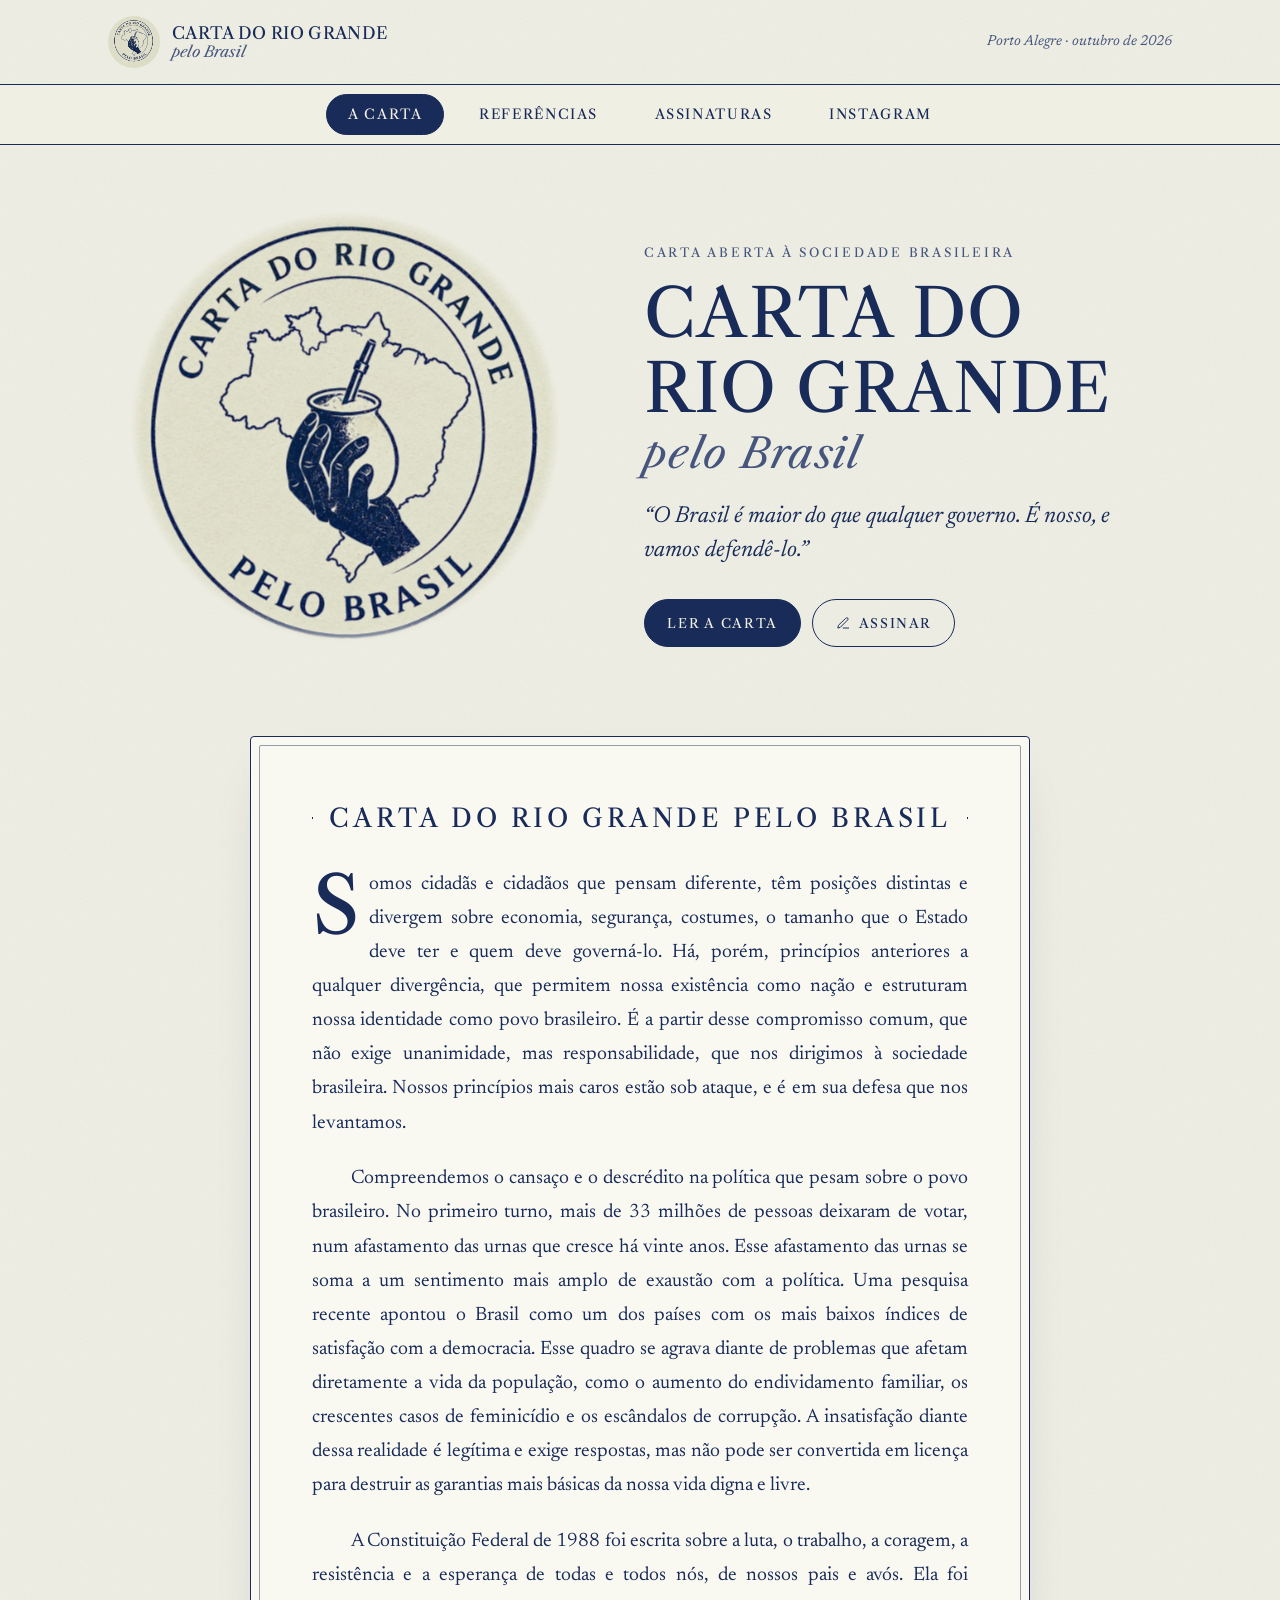
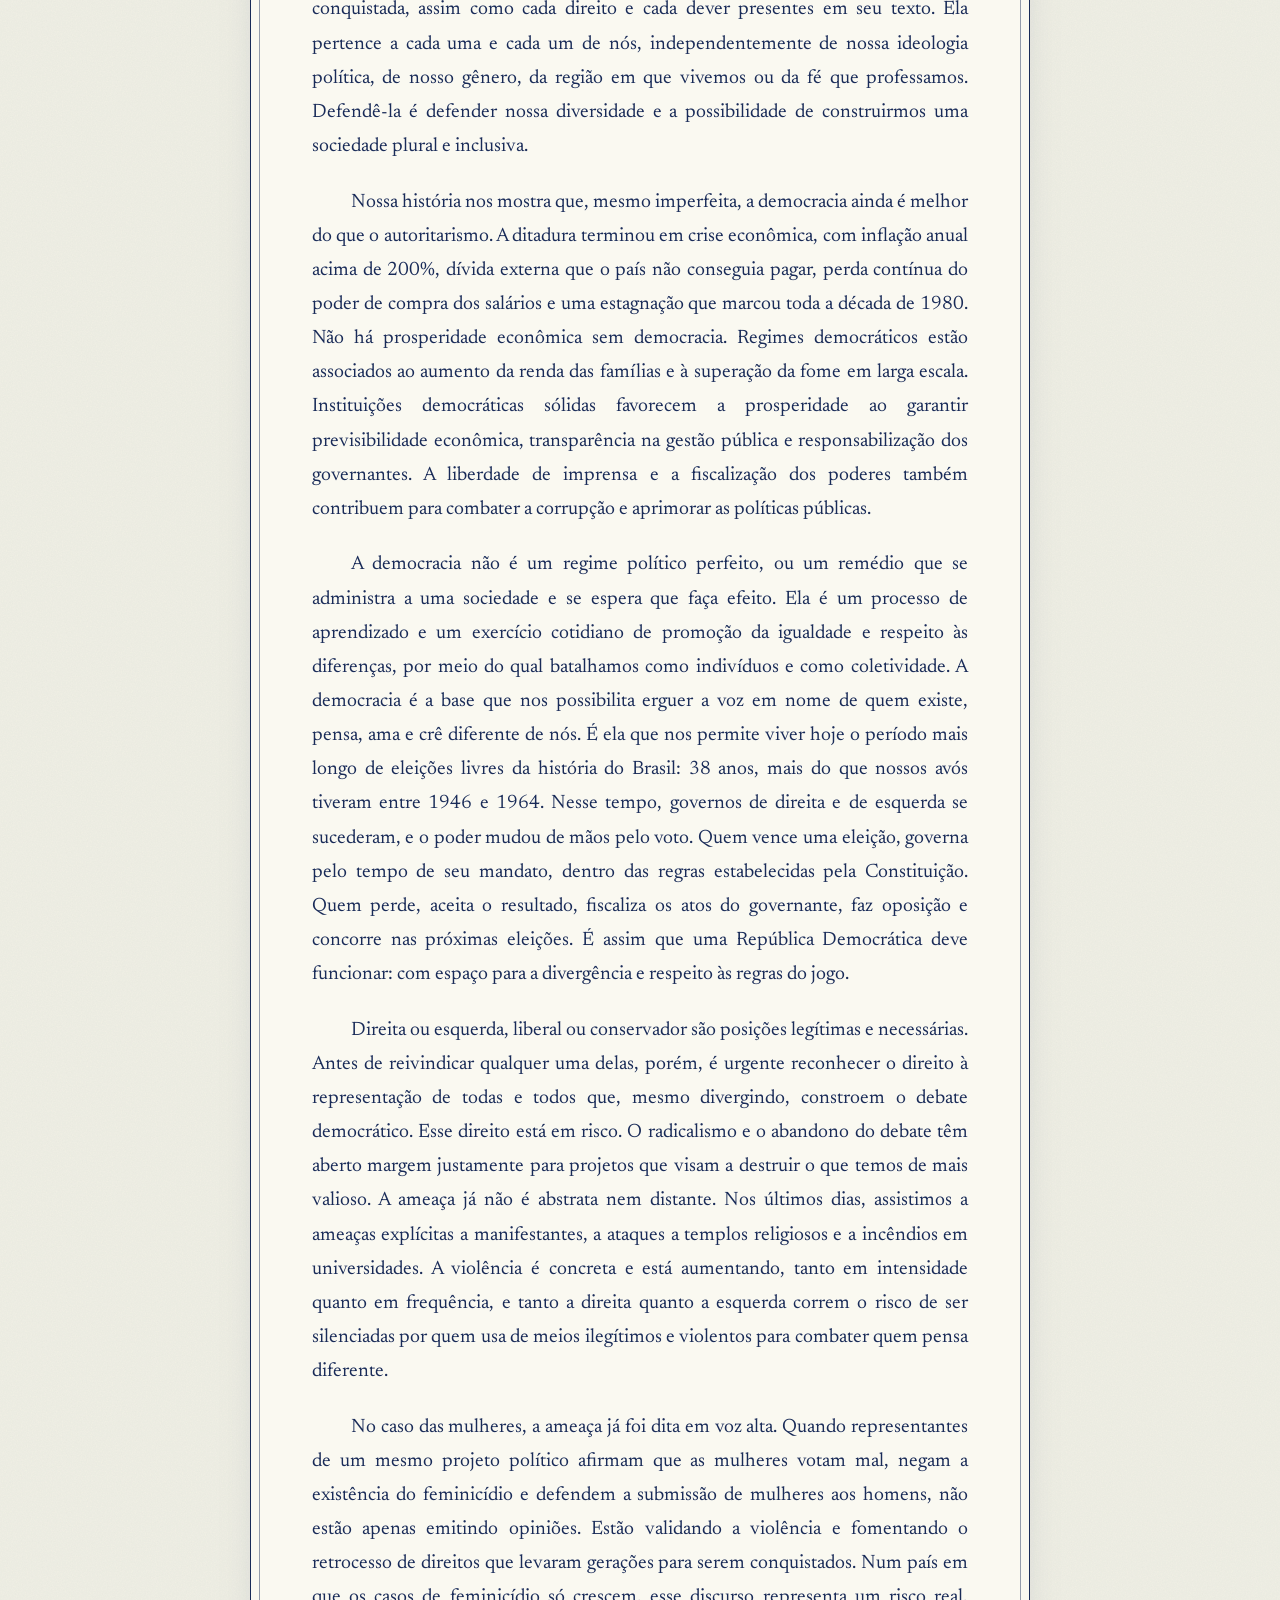
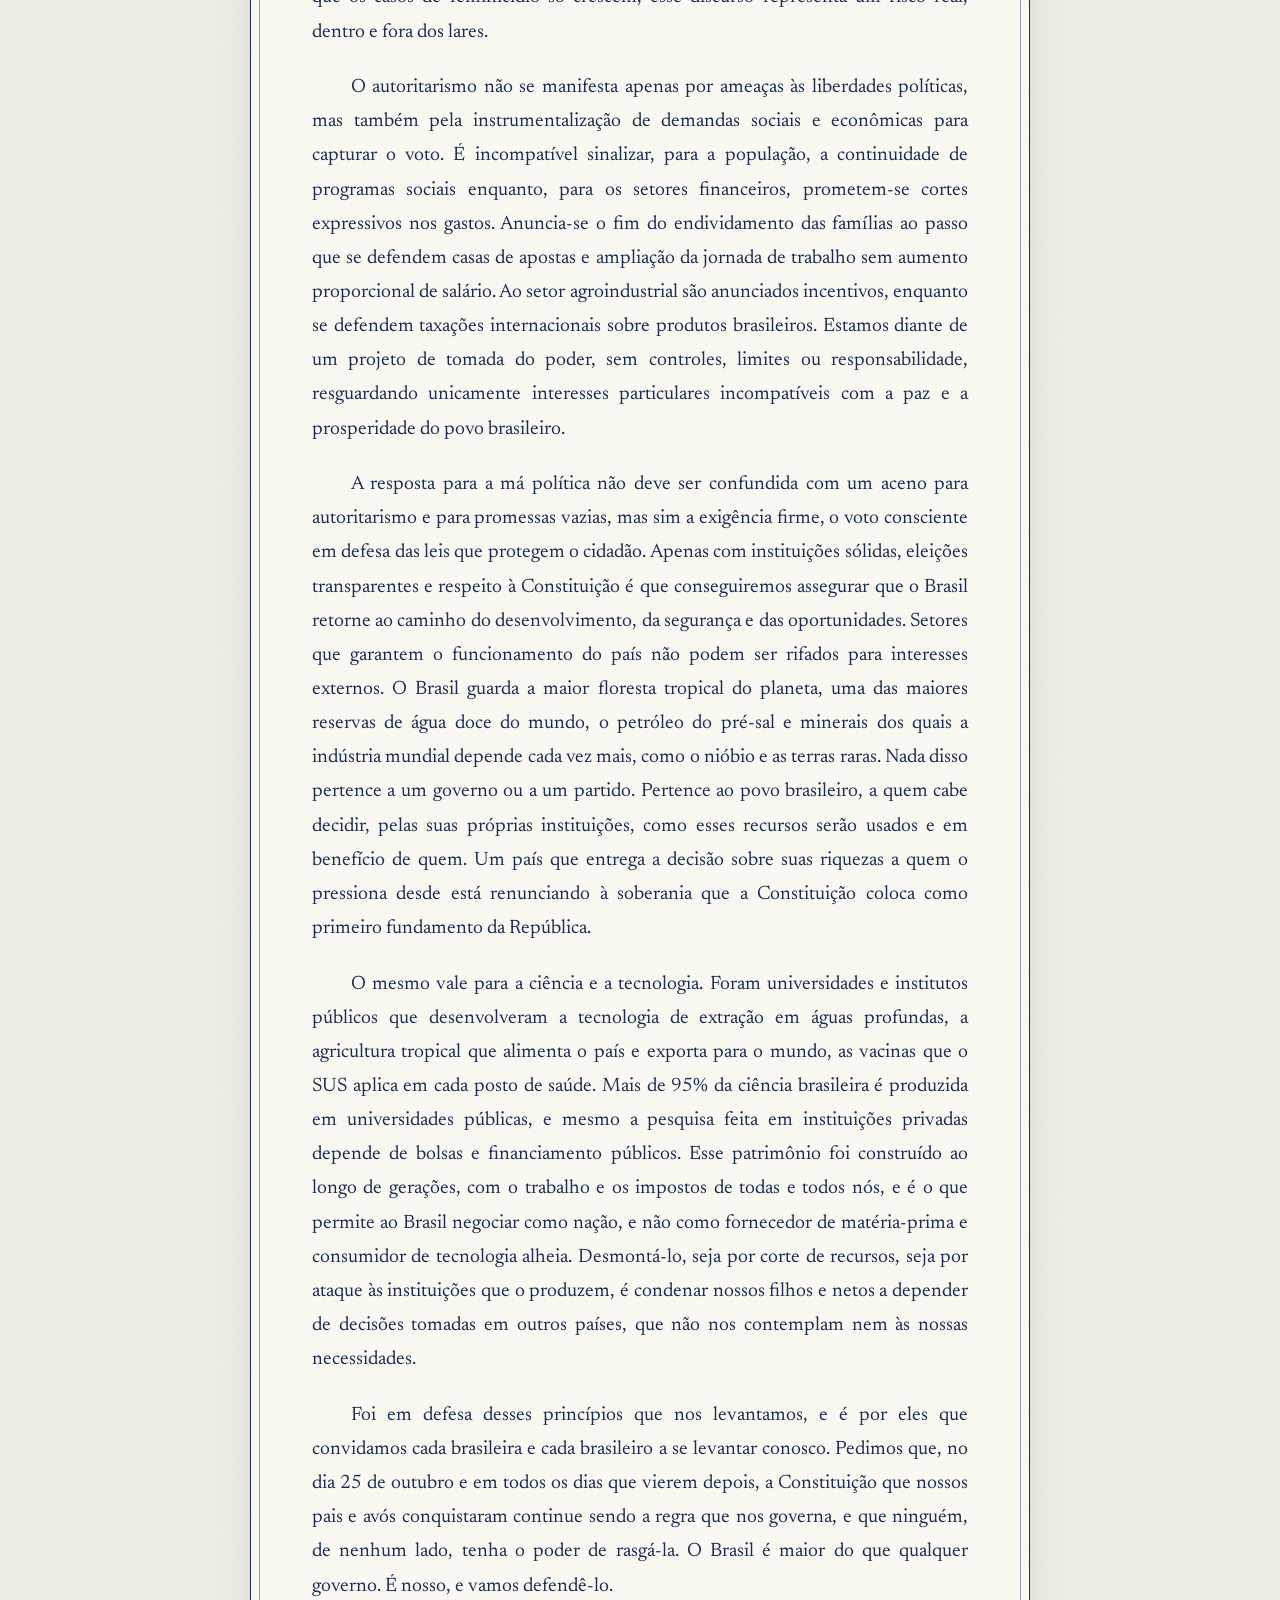
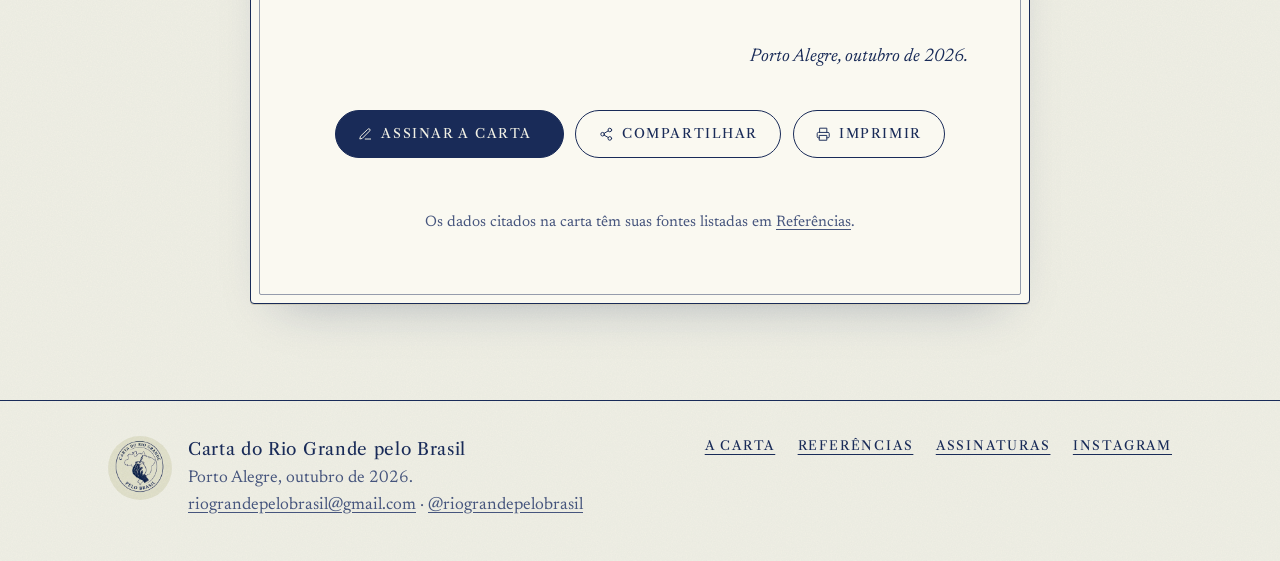
==== commit f5f45b13: "Carta: liga Google Forms, Instagram, e-mail e lista de assinaturas Co-Authored-By: Claude Opus 5.5 <" ====
--- a/carta-rio-grande/public/index.html
+++ b/carta-rio-grande/public/index.html
@@ -105,8 +105,8 @@
           <footer class="letter-foot">
             <p class="letter-place">Porto Alegre, outubro de 2026.</p>
             <div class="letter-actions">
-              <a class="btn btn-ink" href="#assinaturas" data-tab-link="assinaturas">
-                <svg class="icon" aria-hidden="true"><use href="#i-pen"/></svg> Assinar a carta
+              <a class="btn btn-ink" href="https://docs.google.com/forms/d/e/1FAIpQLSdI3jDKYomnJKrwO6jj3Y6d6f1lj1PSOuUAOQwk4hUf1v1UsA/viewform" target="_blank" rel="noopener">
+                <svg class="icon" aria-hidden="true"><use href="#i-pen"/></svg> Assinar a carta<span class="sr-only"> (formulário abre em nova aba)</span>
               </a>
               <button class="btn btn-line" type="button" data-share>
                 <svg class="icon" aria-hidden="true"><use href="#i-share"/></svg> Compartilhar
@@ -203,7 +203,8 @@
 
         <div class="signers">
           <h3 class="signers-title">Quem já assinou</h3>
-          <ul class="signers-list" aria-label="Assinaturas (em breve)">
+          <p class="signers-count" data-signers-count hidden></p>
+          <ul class="signers-list" aria-label="Assinaturas" data-signers-list>
             <li class="signer-ghost" aria-hidden="true"><span></span><span></span></li>
             <li class="signer-ghost" aria-hidden="true"><span></span><span></span></li>
             <li class="signer-ghost" aria-hidden="true"><span></span><span></span></li>
@@ -211,7 +212,7 @@
             <li class="signer-ghost" aria-hidden="true"><span></span><span></span></li>
             <li class="signer-ghost" aria-hidden="true"><span></span><span></span></li>
           </ul>
-          <p class="signers-note">Os nomes das pessoas que assinarem aparecerão aqui.</p>
+          <p class="signers-note" data-signers-note>Os nomes das pessoas que assinarem aparecerão aqui.</p>
         </div>
       </div>
     </section>
@@ -222,14 +223,14 @@
         <header class="panel-head">
           <p class="kicker">Acompanhe</p>
           <h2 class="panel-title">Instagram</h2>
-          <p class="panel-intro">Novidades, adesões e a carta em pequenas doses. O perfil oficial chega em breve.</p>
+          <p class="panel-intro">Novidades, adesões e a carta em pequenas doses. Siga <a href="https://www.instagram.com/riograndepelobrasil/" target="_blank" rel="noopener">@riograndepelobrasil</a>.</p>
         </header>
 
         <div class="ig">
           <div class="ig-profile">
             <img class="ig-avatar" src="assets/img/selo-800.webp" alt="" width="96" height="96">
             <div class="ig-meta">
-              <p class="ig-handle" data-ig-handle>@em breve</p>
+              <p class="ig-handle" data-ig-handle>@riograndepelobrasil</p>
               <p class="ig-name">Carta do Rio Grande pelo Brasil</p>
               <p class="ig-bio">Uma carta aberta em defesa da Constituição de 1988. Porto Alegre, RS.</p>
             </div>
@@ -255,7 +256,7 @@
   <footer class="site-foot">
     <div class="wrap site-foot-inner">
       <img src="assets/img/selo-800.webp" alt="" width="72" height="72" loading="lazy">
-      <p><strong>Carta do Rio Grande pelo Brasil</strong><br>Porto Alegre, outubro de 2026.</p>
+      <p><strong>Carta do Rio Grande pelo Brasil</strong><br>Porto Alegre, outubro de 2026.<br><a href="mailto:riograndepelobrasil@gmail.com">riograndepelobrasil@gmail.com</a> · <a href="https://www.instagram.com/riograndepelobrasil/" target="_blank" rel="noopener">@riograndepelobrasil</a></p>
       <nav class="foot-nav" aria-label="Rodapé">
         <a href="#carta" data-tab-link="carta">A Carta</a>
         <a href="#referencias" data-tab-link="referencias">Referências</a>
--- a/carta-rio-grande/public/assets/css/styles.css
+++ b/carta-rio-grande/public/assets/css/styles.css
@@ -272,7 +272,7 @@
 .sign-seal { width: 150px; }
 .seal-line { fill: none; stroke: var(--ink); stroke-width: 1.5; }
 .seal-text { font-family: var(--serif-display); font-size: 12.5px; letter-spacing: .1em; fill: var(--ink); }
-.sign-seal svg { animation: spin 60s linear infinite; }
+.sign-seal .seal-text { transform-origin: 100px 100px; animation: spin 60s linear infinite; }
 .seal-icon { color: var(--ink); }
 
 .form-slot { max-width: 34rem; }
@@ -306,6 +306,11 @@
 .signer-ghost span { display: block; height: 10px; border-radius: 6px; background: var(--paper-2); }
 .signer-ghost span:first-child { width: 70%; height: 12px; }
 .signer-ghost span:last-child { width: 45%; }
+.signers-count { text-align: center; font-family: var(--serif-display); font-size: 1.05rem; letter-spacing: .08em; margin: -.6rem 0 1.4rem; }
+.signer { display: grid; gap: .15rem; padding: .9rem 1.1rem; border: 1px solid var(--line); border-radius: 10px; background: var(--sheet); }
+.signer strong { font-family: var(--serif-display); font-weight: 400; font-size: 1.02rem; }
+.signer span { font-size: .92rem; color: var(--ink-soft); }
+.panel-intro a, .site-foot p a { text-underline-offset: 3px; }
 .signers-note { margin-top: 1.2rem; text-align: center; font-style: italic; color: var(--ink-soft); }
 
 /* ---------- Instagram ---------- */
@@ -388,3 +393,7 @@
   .letter-sheet::before { display: none; }
   .letter-body p { font-size: 11.5pt; }
 }
+
+/* Formulário embutido ocupa o cartão inteiro */
+.sign-card.has-form .form-slot { max-width: none; width: 100%; }
+.sign-card.has-form .form-slot h3 { text-align: center; }
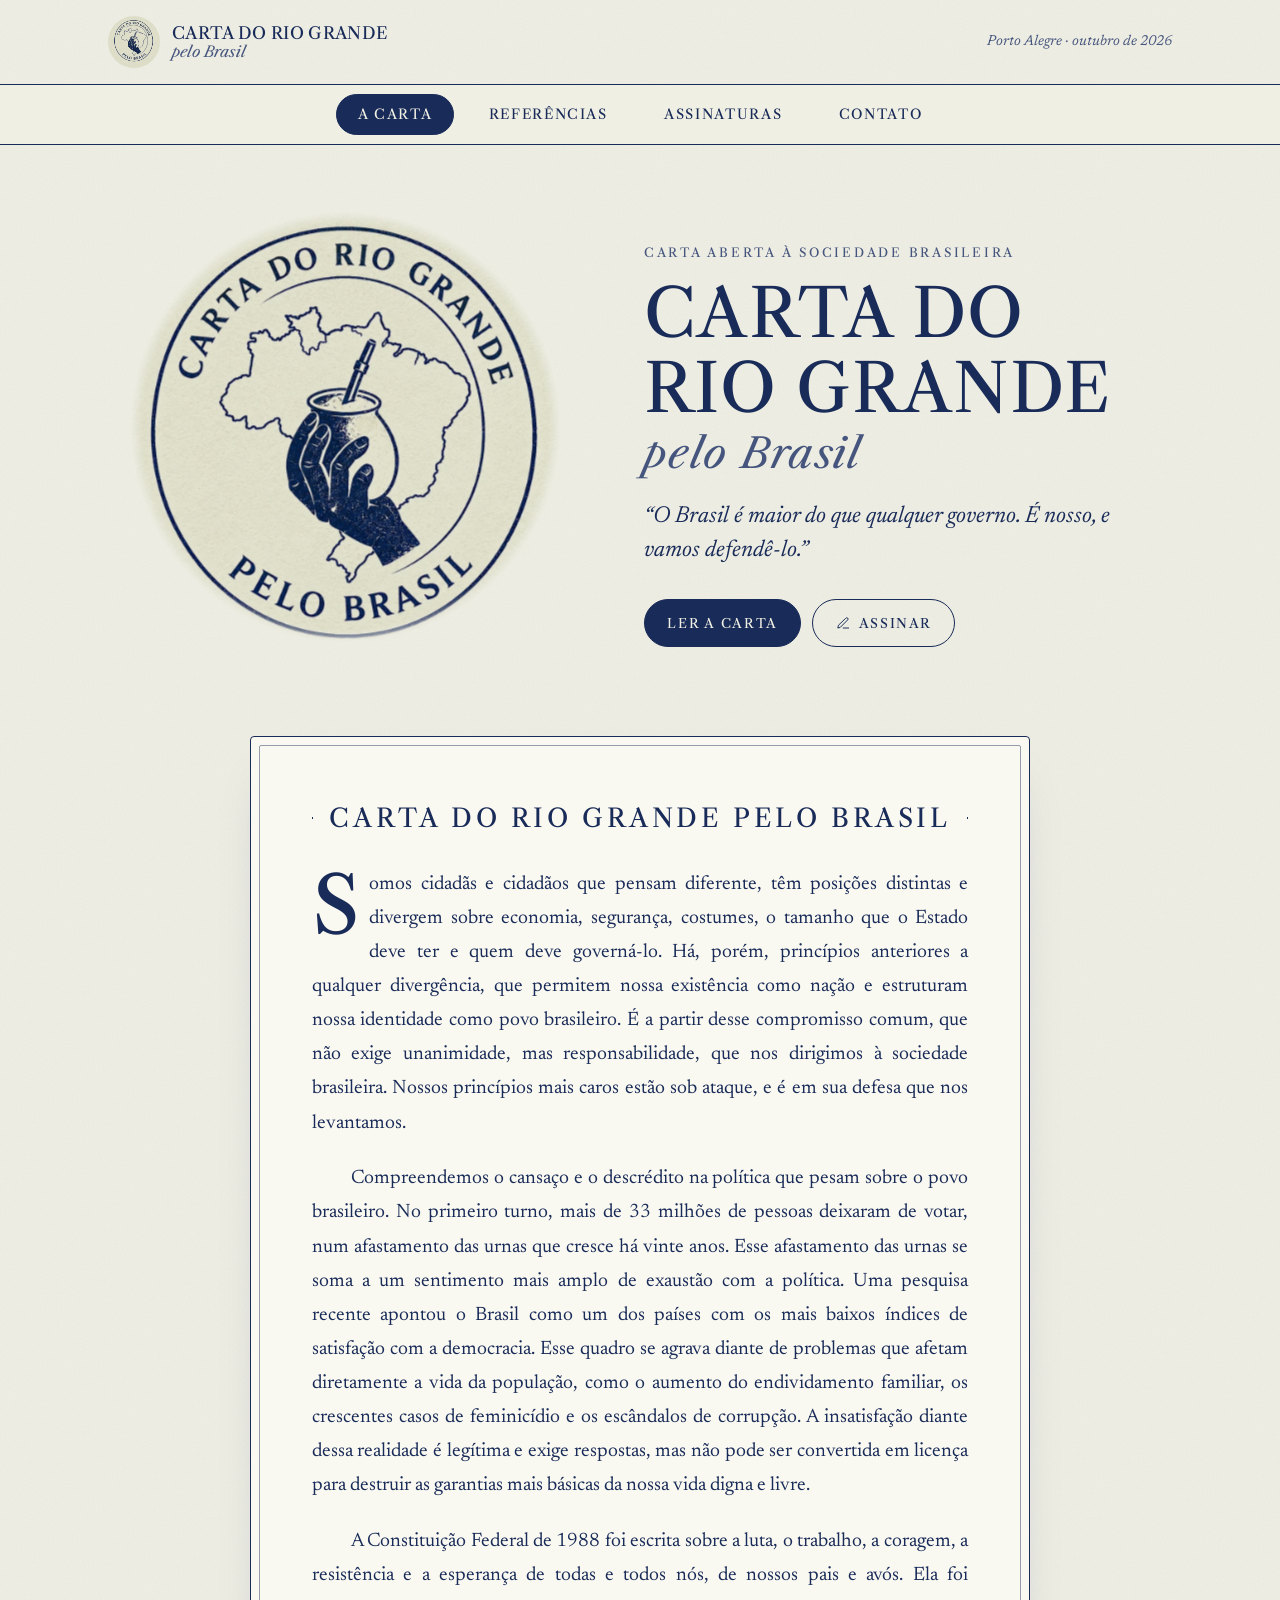
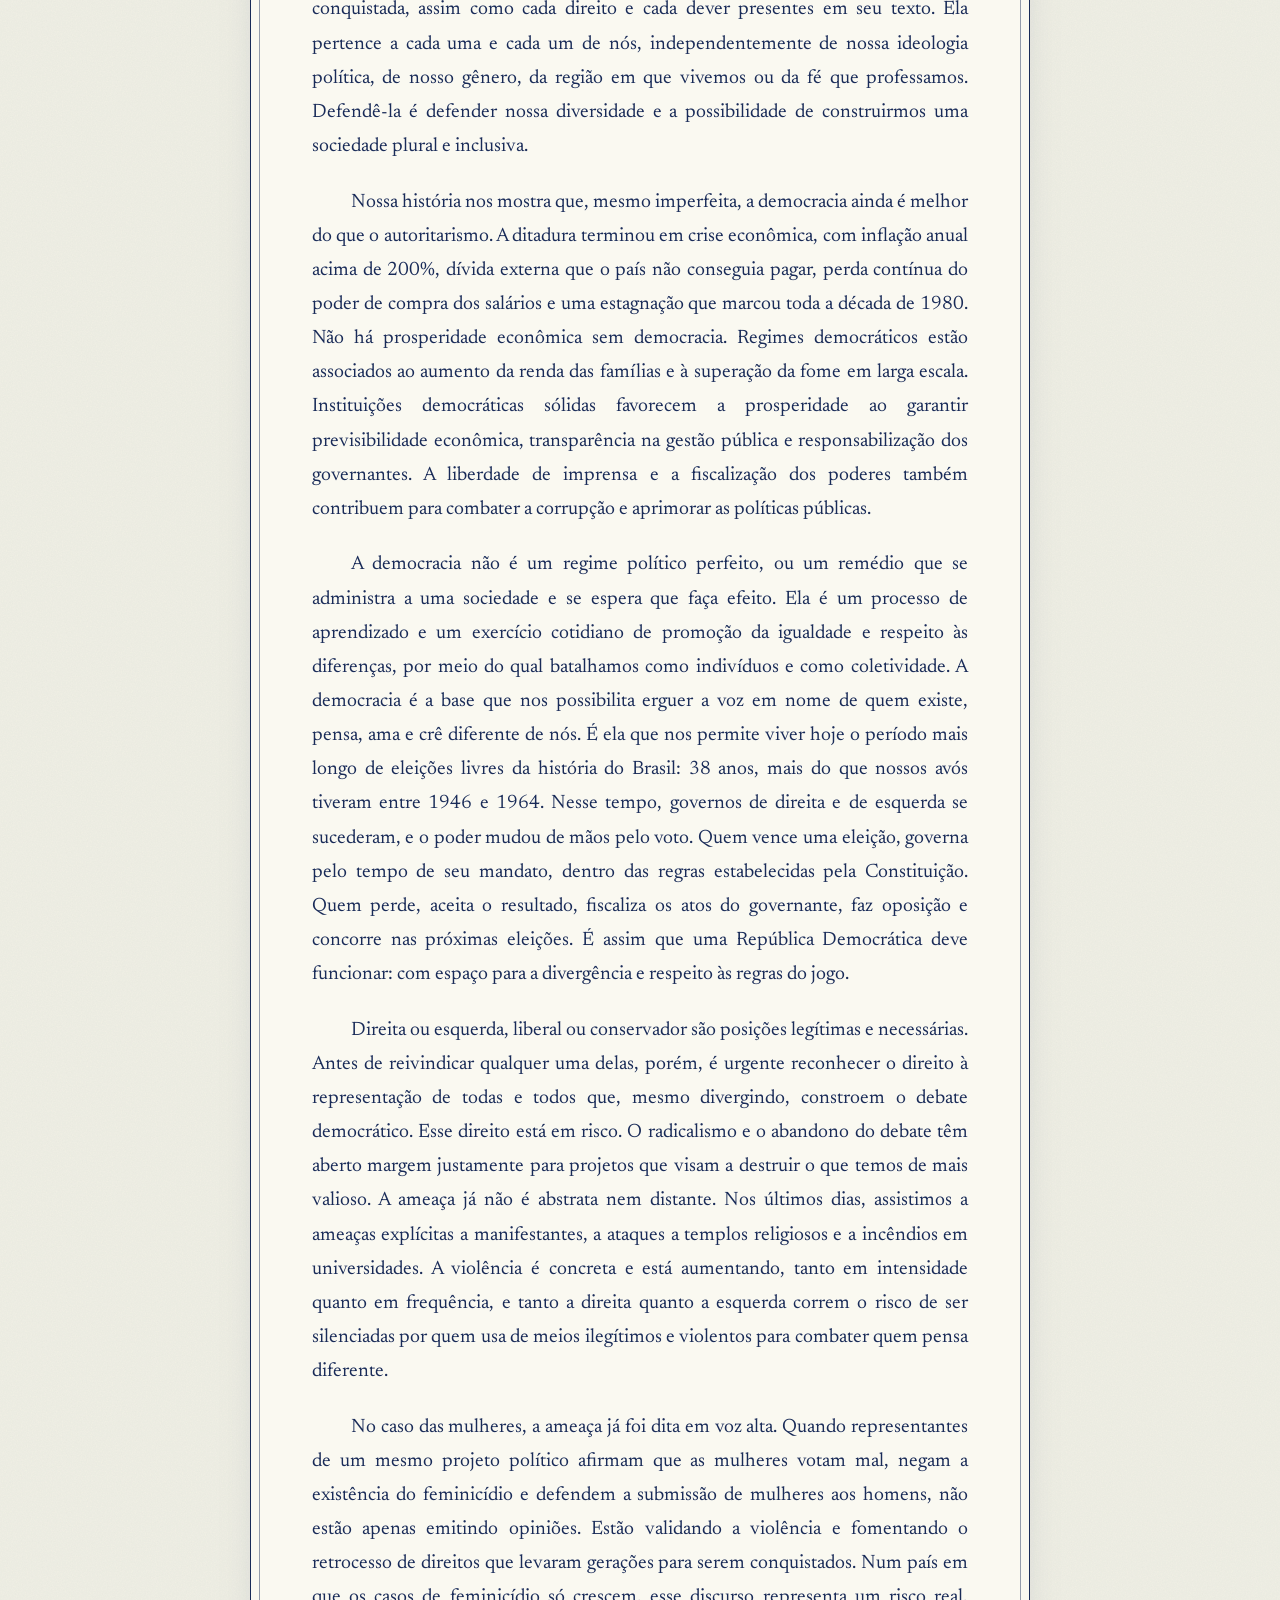
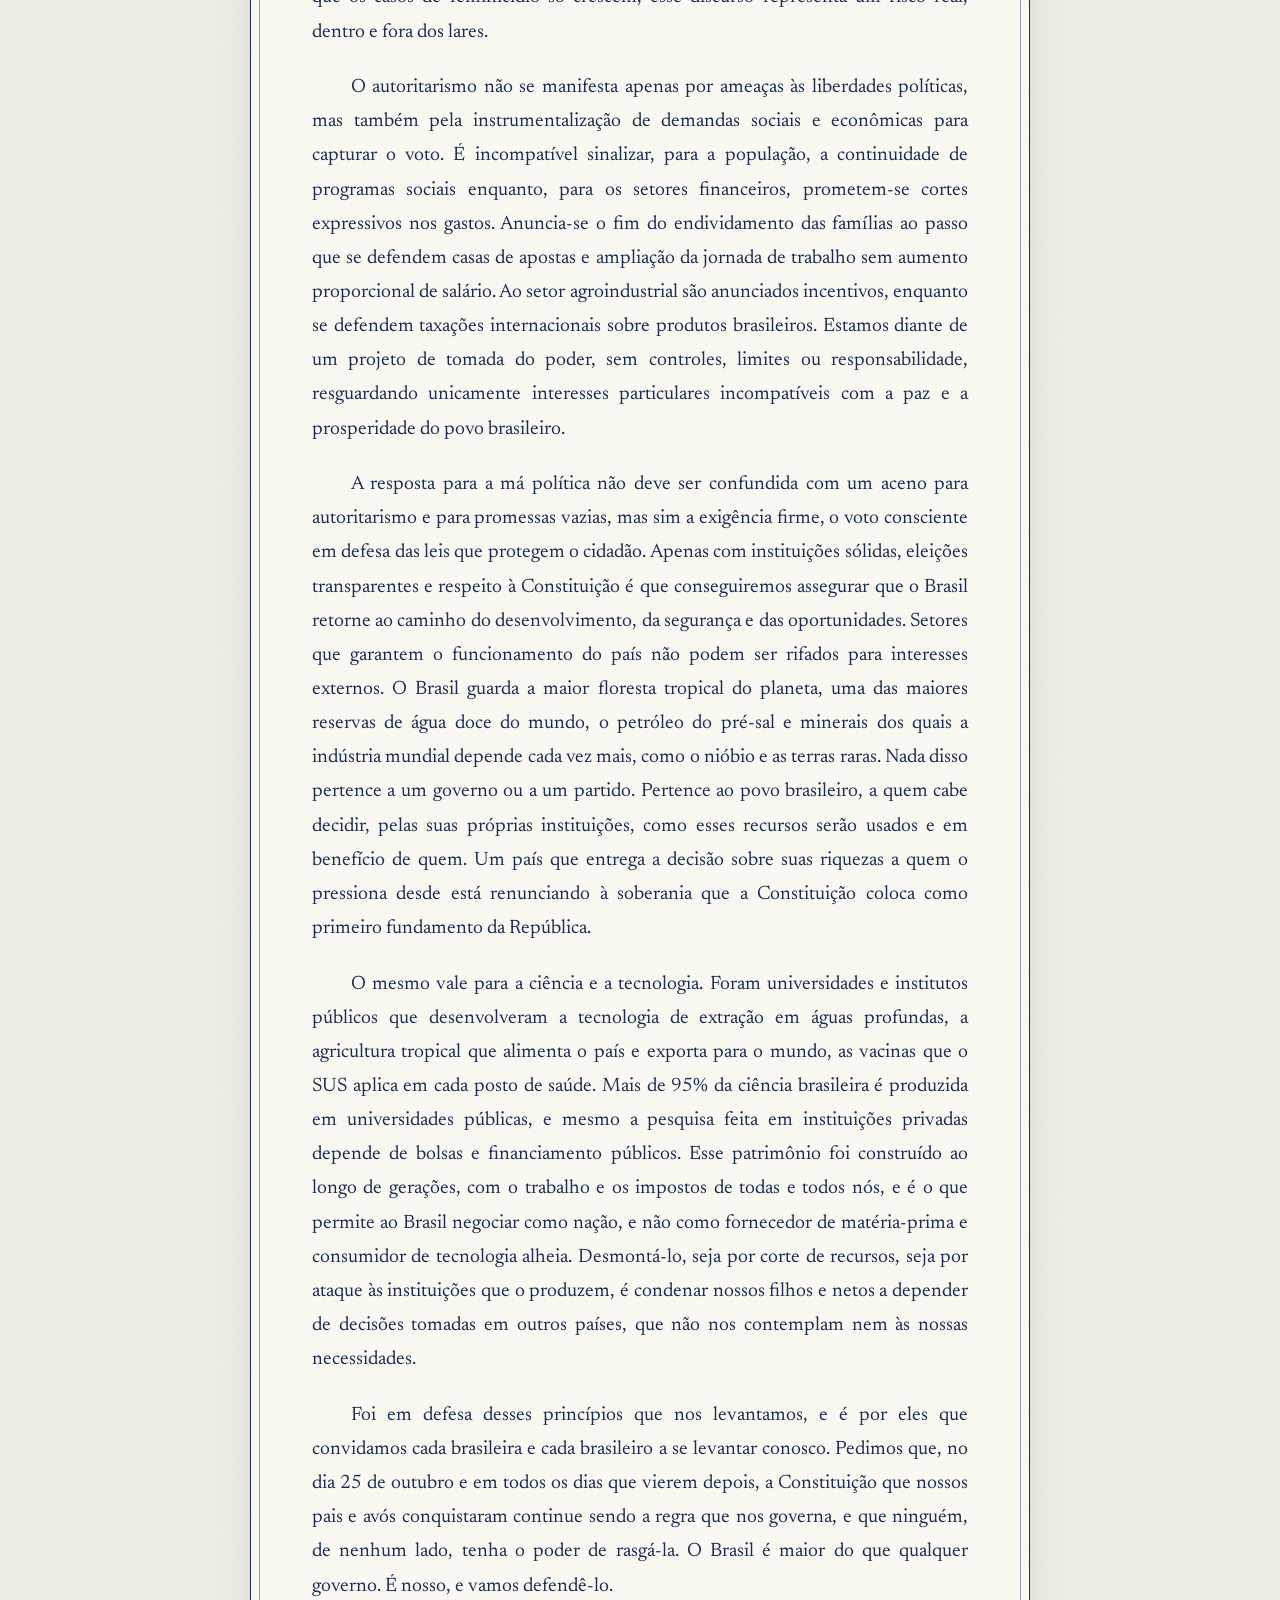
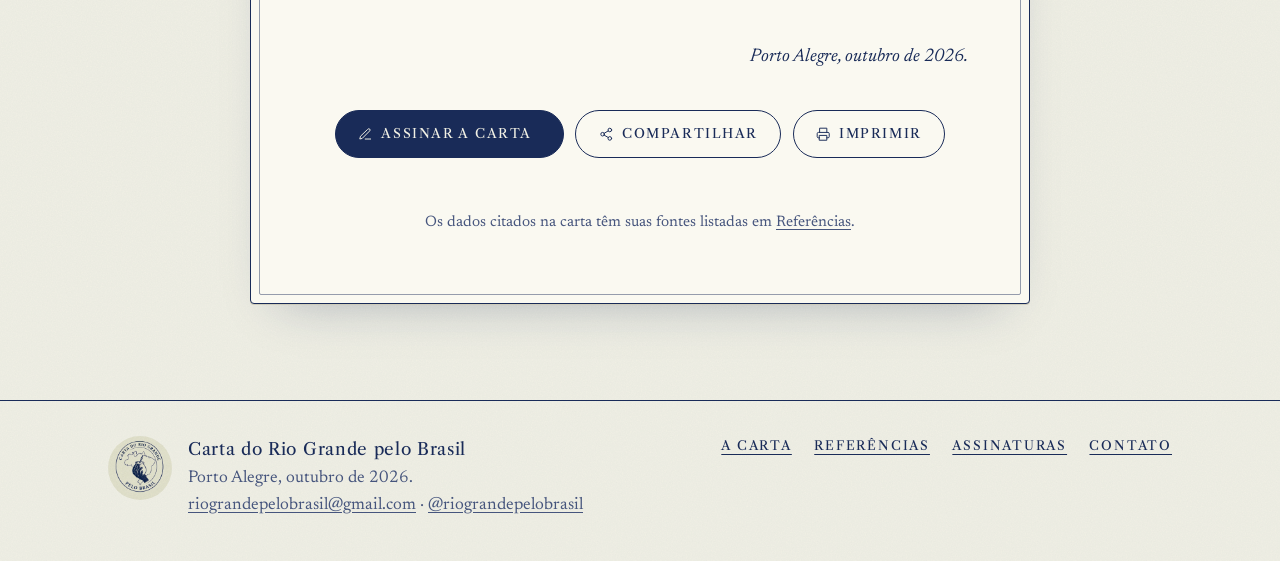
==== commit 28eddd5a: "Carta: troca aba Instagram por Contato e lê assinaturas da planilha Co-Authored-By: Claude Opus 5.5 " ====
--- a/carta-rio-grande/public/index.html
+++ b/carta-rio-grande/public/index.html
@@ -32,6 +32,7 @@
     <symbol id="i-print" viewBox="0 0 24 24"><g fill="none" stroke="currentColor" stroke-width="1.6" stroke-linecap="round" stroke-linejoin="round"><path d="M6 9V2h12v7M6 18H4a2 2 0 0 1-2-2v-5a2 2 0 0 1 2-2h16a2 2 0 0 1 2 2v5a2 2 0 0 1-2 2h-2"/><rect x="6" y="14" width="12" height="8"/></g></symbol>
     <symbol id="i-pen" viewBox="0 0 24 24"><g fill="none" stroke="currentColor" stroke-width="1.6" stroke-linecap="round" stroke-linejoin="round"><path d="M12 20h9"/><path d="M16.5 3.5a2.1 2.1 0 0 1 3 3L7 19l-4 1 1-4z"/></g></symbol>
     <symbol id="i-instagram" viewBox="0 0 24 24"><g fill="none" stroke="currentColor" stroke-width="1.6" stroke-linecap="round" stroke-linejoin="round"><rect x="2" y="2" width="20" height="20" rx="5"/><circle cx="12" cy="12" r="4"/><path d="M17.5 6.5h.01"/></g></symbol>
+    <symbol id="i-mail" viewBox="0 0 24 24"><g fill="none" stroke="currentColor" stroke-width="1.6" stroke-linecap="round" stroke-linejoin="round"><rect x="2" y="4" width="20" height="16" rx="2"/><path d="m22 6-10 7L2 6"/></g></symbol>
     <symbol id="i-search" viewBox="0 0 24 24"><g fill="none" stroke="currentColor" stroke-width="1.6" stroke-linecap="round"><circle cx="11" cy="11" r="7"/><path d="m20 20-3.5-3.5"/></g></symbol>
     <symbol id="i-external" viewBox="0 0 24 24"><path fill="none" stroke="currentColor" stroke-width="1.8" stroke-linecap="round" stroke-linejoin="round" d="M7 17 17 7M8 7h9v9"/></symbol>
   </svg>
@@ -53,7 +54,7 @@
           <button class="tab" role="tab" id="tab-carta" aria-controls="carta" aria-selected="true" data-tab="carta">A Carta</button>
           <button class="tab" role="tab" id="tab-referencias" aria-controls="referencias" aria-selected="false" tabindex="-1" data-tab="referencias">Referências</button>
           <button class="tab" role="tab" id="tab-assinaturas" aria-controls="assinaturas" aria-selected="false" tabindex="-1" data-tab="assinaturas">Assinaturas</button>
-          <button class="tab" role="tab" id="tab-instagram" aria-controls="instagram" aria-selected="false" tabindex="-1" data-tab="instagram">Instagram</button>
+          <button class="tab" role="tab" id="tab-contato" aria-controls="contato" aria-selected="false" tabindex="-1" data-tab="contato">Contato</button>
         </div>
       </div>
     </nav>
@@ -217,37 +218,27 @@
       </div>
     </section>
 
-    <!-- ============ INSTAGRAM ============ -->
-    <section class="panel" id="instagram" role="tabpanel" aria-labelledby="tab-instagram" tabindex="-1" hidden>
+    <!-- ============ CONTATO ============ -->
+    <section class="panel" id="contato" role="tabpanel" aria-labelledby="tab-contato" tabindex="-1" hidden>
       <div class="wrap narrow">
         <header class="panel-head">
-          <p class="kicker">Acompanhe</p>
-          <h2 class="panel-title">Instagram</h2>
-          <p class="panel-intro">Novidades, adesões e a carta em pequenas doses. Siga <a href="https://www.instagram.com/riograndepelobrasil/" target="_blank" rel="noopener">@riograndepelobrasil</a>.</p>
+          <p class="kicker">Fale com a gente</p>
+          <h2 class="panel-title">Contato</h2>
+          <p class="panel-intro">Dúvidas, sugestões ou adesões institucionais: escreva para nós ou acompanhe as novidades no Instagram.</p>
         </header>
 
-        <div class="ig">
-          <div class="ig-profile">
-            <img class="ig-avatar" src="assets/img/selo-800.webp" alt="" width="96" height="96">
-            <div class="ig-meta">
-              <p class="ig-handle" data-ig-handle>@riograndepelobrasil</p>
-              <p class="ig-name">Carta do Rio Grande pelo Brasil</p>
-              <p class="ig-bio">Uma carta aberta em defesa da Constituição de 1988. Porto Alegre, RS.</p>
-            </div>
-            <!-- Quando o perfil existir, preencha INSTAGRAM_URL e INSTAGRAM_HANDLE em assets/js/main.js. -->
-            <a class="btn btn-ink ig-follow is-disabled" href="#instagram" data-ig-link aria-disabled="true">
-              <svg class="icon" aria-hidden="true"><use href="#i-instagram"/></svg> <span data-ig-label>Em breve</span>
-            </a>
-          </div>
-
-          <ul class="ig-grid" aria-label="Prévia das publicações">
-            <li class="post post--ink"><p>O Brasil é maior do que qualquer governo.</p></li>
-            <li class="post post--seal"><img src="assets/img/selo-800.webp" alt="Selo da carta" width="800" height="800" loading="lazy"></li>
-            <li class="post post--paper"><p>Não há prosperidade econômica sem democracia.</p></li>
-            <li class="post post--paper"><p>38 anos de eleições livres: o período mais longo da nossa história.</p></li>
-            <li class="post post--ink"><p>A Constituição pertence a cada uma e cada um de nós.</p></li>
-            <li class="post post--stamp"><p><span>Assine</span> a carta</p></li>
-          </ul>
+        <div class="contact-cards">
+          <a class="contact-card" href="https://www.instagram.com/riograndepelobrasil/" target="_blank" rel="noopener">
+            <span class="contact-icon" aria-hidden="true"><svg class="icon"><use href="#i-instagram"/></svg></span>
+            <span class="contact-label">Instagram</span>
+            <span class="contact-value">@riograndepelobrasil</span>
+            <span class="sr-only">(abre em nova aba)</span>
+          </a>
+          <a class="contact-card" href="mailto:riograndepelobrasil@gmail.com">
+            <span class="contact-icon" aria-hidden="true"><svg class="icon"><use href="#i-mail"/></svg></span>
+            <span class="contact-label">E-mail</span>
+            <span class="contact-value">riograndepelobrasil@gmail.com</span>
+          </a>
         </div>
       </div>
     </section>
@@ -261,7 +252,7 @@
         <a href="#carta" data-tab-link="carta">A Carta</a>
         <a href="#referencias" data-tab-link="referencias">Referências</a>
         <a href="#assinaturas" data-tab-link="assinaturas">Assinaturas</a>
-        <a href="#instagram" data-tab-link="instagram">Instagram</a>
+        <a href="#contato" data-tab-link="contato">Contato</a>
       </nav>
     </div>
   </footer>
--- a/carta-rio-grande/public/assets/css/styles.css
+++ b/carta-rio-grande/public/assets/css/styles.css
@@ -313,54 +313,6 @@
 .panel-intro a, .site-foot p a { text-underline-offset: 3px; }
 .signers-note { margin-top: 1.2rem; text-align: center; font-style: italic; color: var(--ink-soft); }
 
-/* ---------- Instagram ---------- */
-.ig {
-  padding: clamp(1.2rem, .8rem + 2vw, 2.2rem);
-  border: 1.5px solid var(--ink); border-radius: var(--radius);
-  background: var(--sheet);
-}
-
-.ig-profile { display: grid; grid-template-columns: auto 1fr; gap: 1rem 1.3rem; align-items: center; margin-bottom: 1.8rem; }
-.ig-avatar {
-  width: 84px; height: 84px; border-radius: 50%; object-fit: cover;
-  border: 1.5px solid var(--ink); padding: 3px; background: var(--paper); mix-blend-mode: multiply;
-}
-.ig-meta p { margin: 0; }
-.ig-handle { font-family: var(--serif-display); font-size: 1.15rem; }
-.ig-name { font-weight: 500; }
-.ig-bio { font-size: .98rem; color: var(--ink-soft); }
-.ig-follow { grid-column: 1 / -1; }
-
-@media (min-width: 640px) {
-  .ig-profile { grid-template-columns: auto 1fr auto; }
-  .ig-avatar { width: 104px; height: 104px; }
-  .ig-follow { grid-column: auto; }
-}
-
-.ig-grid { display: grid; grid-template-columns: repeat(3, 1fr); gap: 4px; margin: 0; padding: 0; list-style: none; }
-
-.post {
-  position: relative; aspect-ratio: 1; overflow: hidden;
-  display: grid; place-items: center; padding: 9%;
-  text-align: center;
-  transition: transform .4s var(--ease);
-}
-.post:hover { transform: scale(.98); }
-.post p { margin: 0; font-family: var(--serif-display); font-size: clamp(.62rem, .4rem + 1.1vw, 1.05rem); line-height: 1.3; }
-.post--ink { background: var(--ink); color: var(--paper); }
-.post--paper { background: var(--paper); color: var(--ink); box-shadow: inset 0 0 0 1px var(--line); }
-.post--paper p::before, .post--ink p::before { content: "“"; display: block; font-size: 2em; line-height: .8; opacity: .6; }
-.post--seal { padding: 0; background: var(--sheet); }
-.post--seal img { width: 100%; height: 100%; object-fit: cover; mix-blend-mode: multiply; transform: scale(1.12); -webkit-mask-image: radial-gradient(circle closest-side at 49.5% 46.5%, #000 84%, transparent 89%); mask-image: radial-gradient(circle closest-side at 49.5% 46.5%, #000 84%, transparent 89%); }
-.post--stamp { background: var(--paper); }
-.post--stamp p {
-  display: grid; place-items: center; width: 82%; aspect-ratio: 1;
-  border: 1.5px solid var(--ink); border-radius: 50%;
-  box-shadow: 0 0 0 5px var(--paper), 0 0 0 6.5px var(--ink);
-  text-transform: uppercase; letter-spacing: .12em; transform: rotate(-8deg);
-}
-.post--stamp span { display: block; font-size: 1.5em; }
-
 /* ---------- Rodapé ---------- */
 .site-foot { border-top: 1.5px solid var(--ink); padding-block: 2.2rem 2.6rem; }
 .site-foot-inner { display: grid; justify-items: center; gap: 1rem; text-align: center; }
@@ -397,3 +349,25 @@
 /* Formulário embutido ocupa o cartão inteiro */
 .sign-card.has-form .form-slot { max-width: none; width: 100%; }
 .sign-card.has-form .form-slot h3 { text-align: center; }
+
+
+/* ---------- Contato ---------- */
+.contact-cards { display: grid; gap: 1rem; }
+@media (min-width: 640px) { .contact-cards { grid-template-columns: 1fr 1fr; } }
+.contact-card {
+  display: grid; justify-items: center; gap: .5rem; text-align: center;
+  padding: 2.2rem 1.4rem;
+  border: 1.5px solid var(--ink); border-radius: var(--radius);
+  background: var(--sheet); text-decoration: none;
+  transition: background-color .25s, color .25s, transform .3s var(--ease);
+}
+.contact-card:hover { background: var(--ink); color: var(--paper); transform: translateY(-3px); }
+.contact-icon {
+  display: grid; place-items: center; width: 64px; height: 64px; margin-bottom: .4rem;
+  border: 1.5px solid currentColor; border-radius: 50%;
+  box-shadow: 0 0 0 4px var(--sheet), 0 0 0 5.5px currentColor;
+}
+.contact-card:hover .contact-icon { box-shadow: 0 0 0 4px var(--ink), 0 0 0 5.5px currentColor; }
+.contact-icon .icon { width: 26px; height: 26px; }
+.contact-label { font-family: var(--serif-display); font-size: .78rem; letter-spacing: .22em; text-transform: uppercase; opacity: .8; }
+.contact-value { font-family: var(--serif-display); font-size: clamp(1.05rem, .95rem + .5vw, 1.3rem); overflow-wrap: anywhere; }
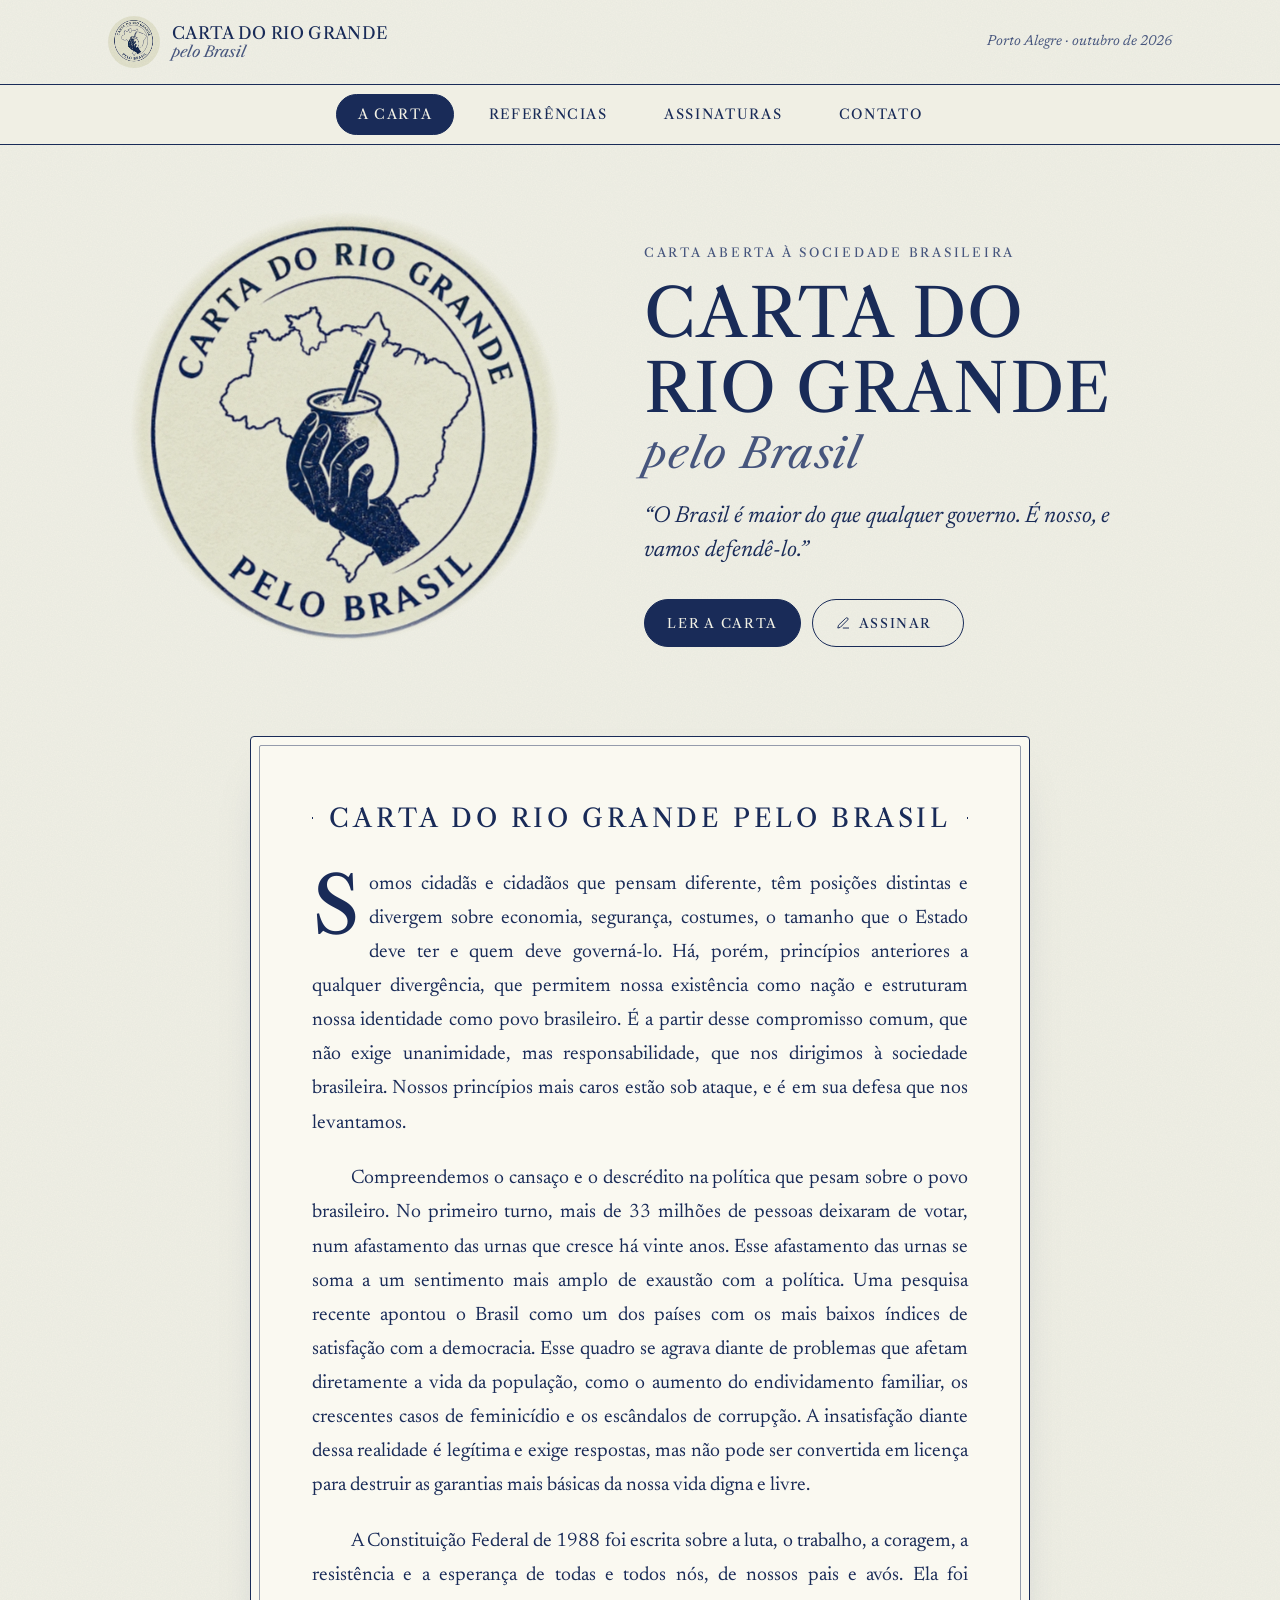
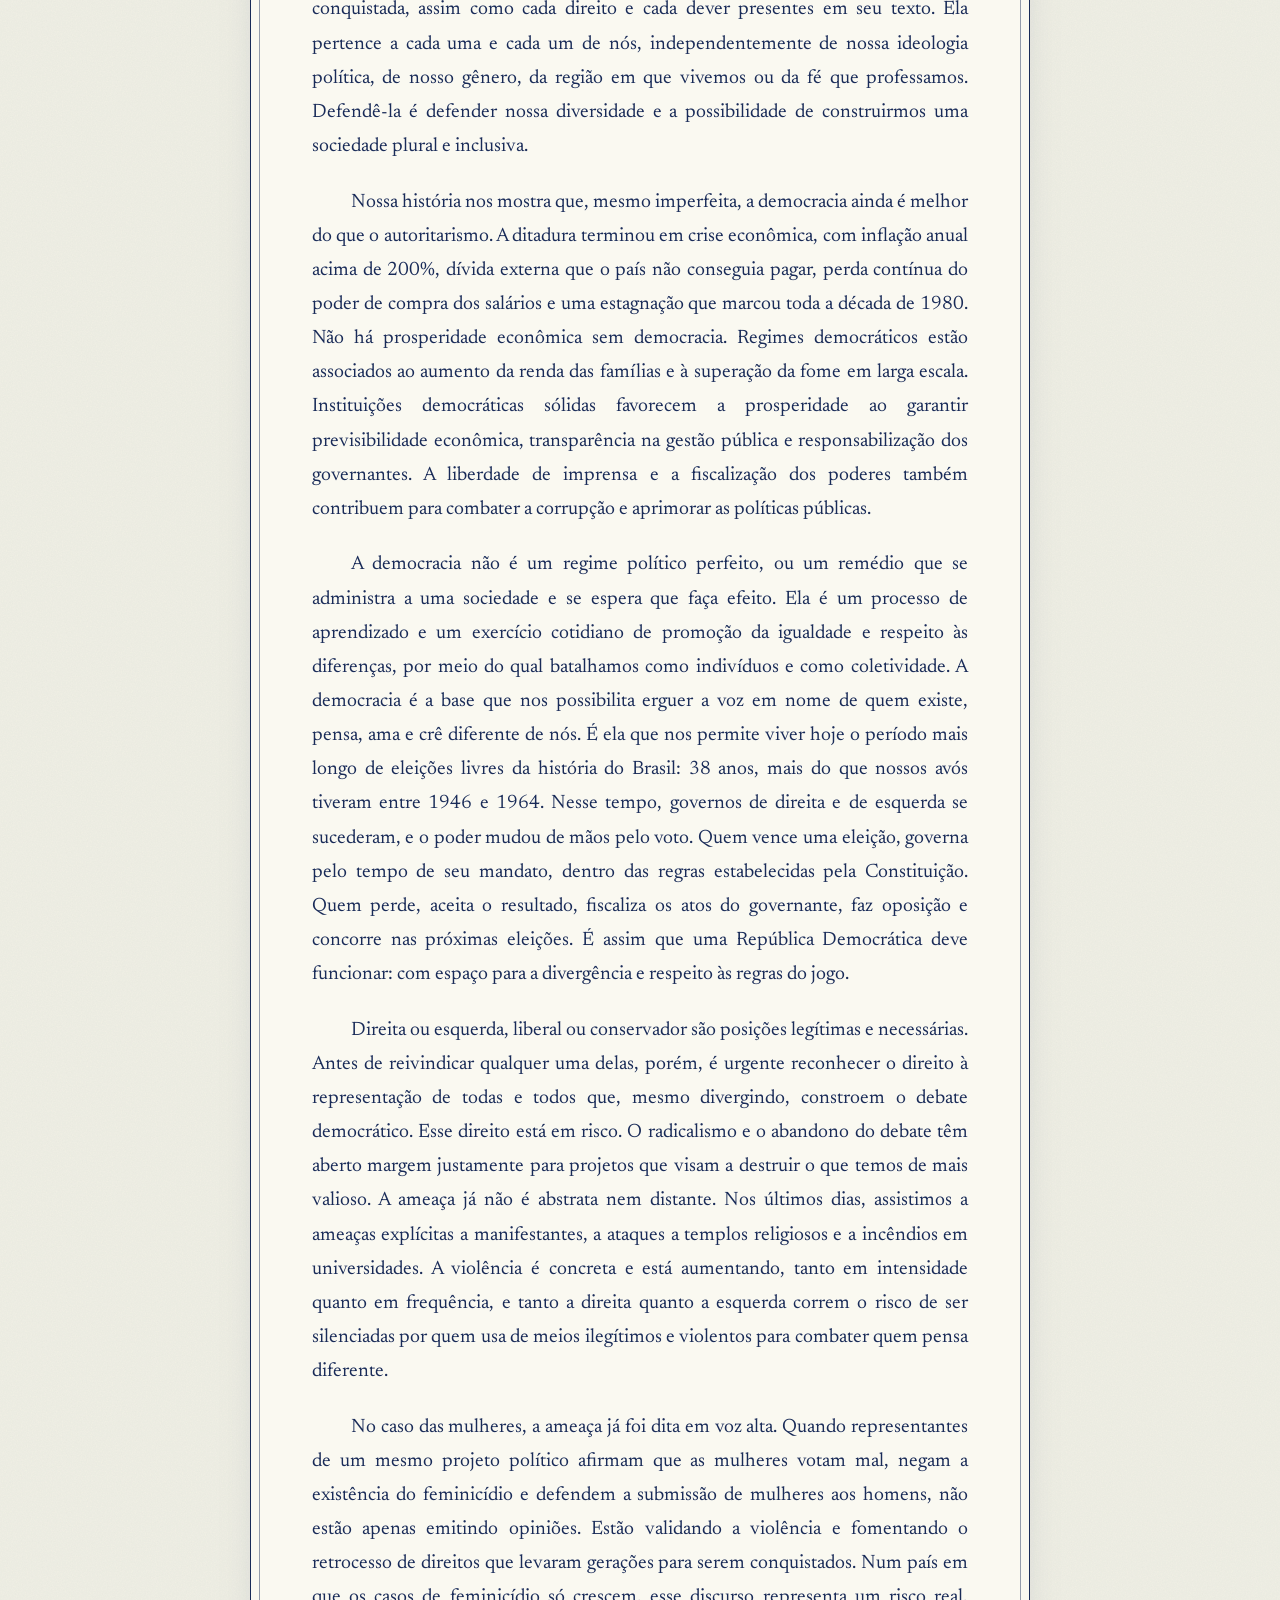
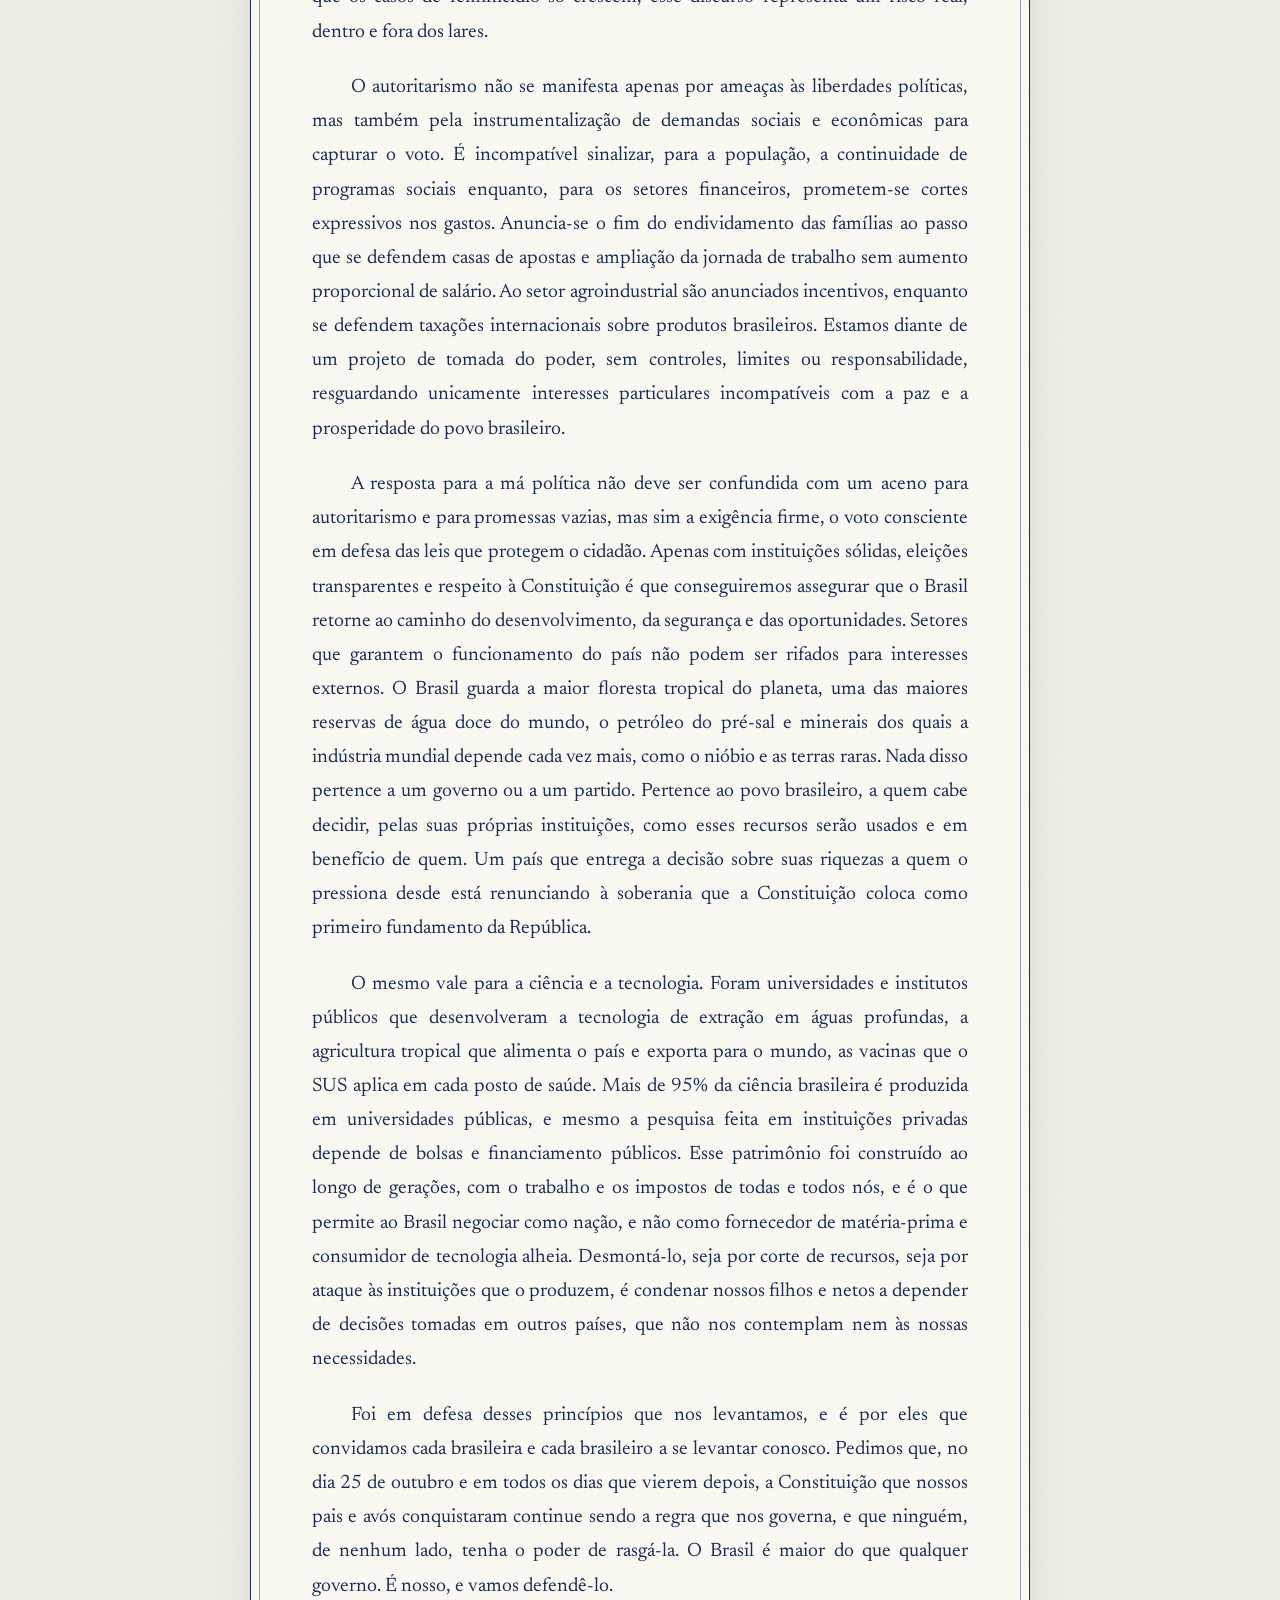
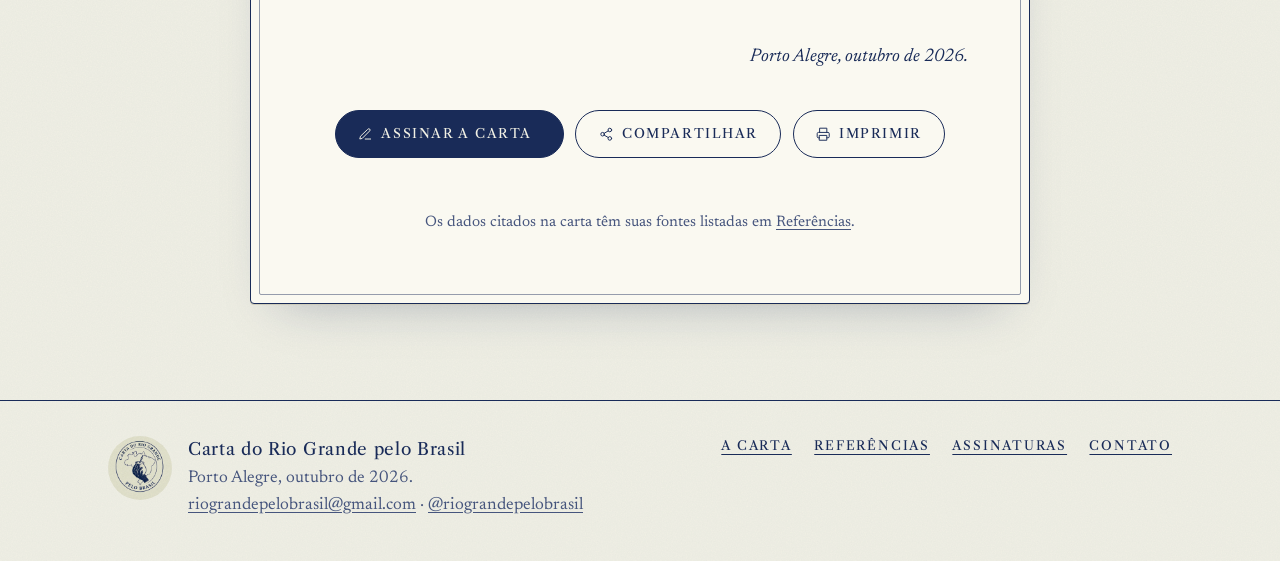
==== commit dad2c612: "Carta: aba Assinaturas só com a lista; botão Assinar abre o Forms Co-Authored-By: Claude Opus 5.5 <n" ====
--- a/carta-rio-grande/public/index.html
+++ b/carta-rio-grande/public/index.html
@@ -74,8 +74,8 @@
           <p class="hero-lead">“O Brasil é maior do que qualquer governo. É nosso, e vamos defendê-lo.”</p>
           <div class="hero-actions">
             <a class="btn btn-ink" href="#leitura">Ler a carta</a>
-            <a class="btn btn-line" href="#assinaturas" data-tab-link="assinaturas">
-              <svg class="icon" aria-hidden="true"><use href="#i-pen"/></svg> Assinar
+            <a class="btn btn-line" href="https://docs.google.com/forms/d/e/1FAIpQLSdI3jDKYomnJKrwO6jj3Y6d6f1lj1PSOuUAOQwk4hUf1v1UsA/viewform" target="_blank" rel="noopener">
+              <svg class="icon" aria-hidden="true"><use href="#i-pen"/></svg> Assinar<span class="sr-only"> (formulário abre em nova aba)</span>
             </a>
           </div>
         </div>
@@ -174,35 +174,12 @@
     <section class="panel" id="assinaturas" role="tabpanel" aria-labelledby="tab-assinaturas" tabindex="-1" hidden>
       <div class="wrap narrow">
         <header class="panel-head">
-          <p class="kicker">Assine</p>
+          <p class="kicker">Signatários</p>
           <h2 class="panel-title">Assinaturas</h2>
-          <p class="panel-intro">Cidadãs e cidadãos que pensam diferente, unidos em defesa da Constituição. Acrescente o seu nome à carta.</p>
+          <p class="panel-intro">Cidadãs e cidadãos que pensam diferente, unidos em defesa da Constituição.</p>
         </header>
 
-        <div class="sign-card">
-          <div class="sign-seal" aria-hidden="true">
-            <svg viewBox="0 0 200 200">
-              <defs><path id="sign-circle" d="M100 100m-78 0a78 78 0 1 1 156 0a78 78 0 1 1-156 0"/></defs>
-              <circle cx="100" cy="100" r="96" class="seal-line"/>
-              <circle cx="100" cy="100" r="62" class="seal-line"/>
-              <text class="seal-text"><textPath href="#sign-circle" textLength="480">EU ASSINO · PELO BRASIL · EU ASSINO · PELO BRASIL ·</textPath></text>
-              <use href="#i-pen" x="72" y="72" width="56" height="56" class="seal-icon"/>
-            </svg>
-          </div>
-
-          <!-- Quando o Google Forms estiver pronto, cole o link em FORM_URL no arquivo assets/js/main.js.
-               O formulário aparece aqui automaticamente. -->
-          <div class="form-slot" data-form-slot>
-            <p class="soon">Em breve</p>
-            <h3>O formulário de assinaturas está sendo preparado</h3>
-            <p>Em poucos dias você poderá assinar a carta por aqui, com nome, cidade e estado. Enquanto isso, compartilhe a carta com quem também defende a Constituição.</p>
-            <button class="btn btn-line" type="button" data-share>
-              <svg class="icon" aria-hidden="true"><use href="#i-share"/></svg> Compartilhar a carta
-            </button>
-          </div>
-        </div>
-
-        <div class="signers">
+        <div class="signers signers--solo">
           <h3 class="signers-title">Quem já assinou</h3>
           <p class="signers-count" data-signers-count hidden></p>
           <ul class="signers-list" aria-label="Assinaturas" data-signers-list>
--- a/carta-rio-grande/public/assets/css/styles.css
+++ b/carta-rio-grande/public/assets/css/styles.css
@@ -371,3 +371,5 @@
 .contact-icon .icon { width: 26px; height: 26px; }
 .contact-label { font-family: var(--serif-display); font-size: .78rem; letter-spacing: .22em; text-transform: uppercase; opacity: .8; }
 .contact-value { font-family: var(--serif-display); font-size: clamp(1.05rem, .95rem + .5vw, 1.3rem); overflow-wrap: anywhere; }
+
+.signers--solo { margin-top: 0; }
